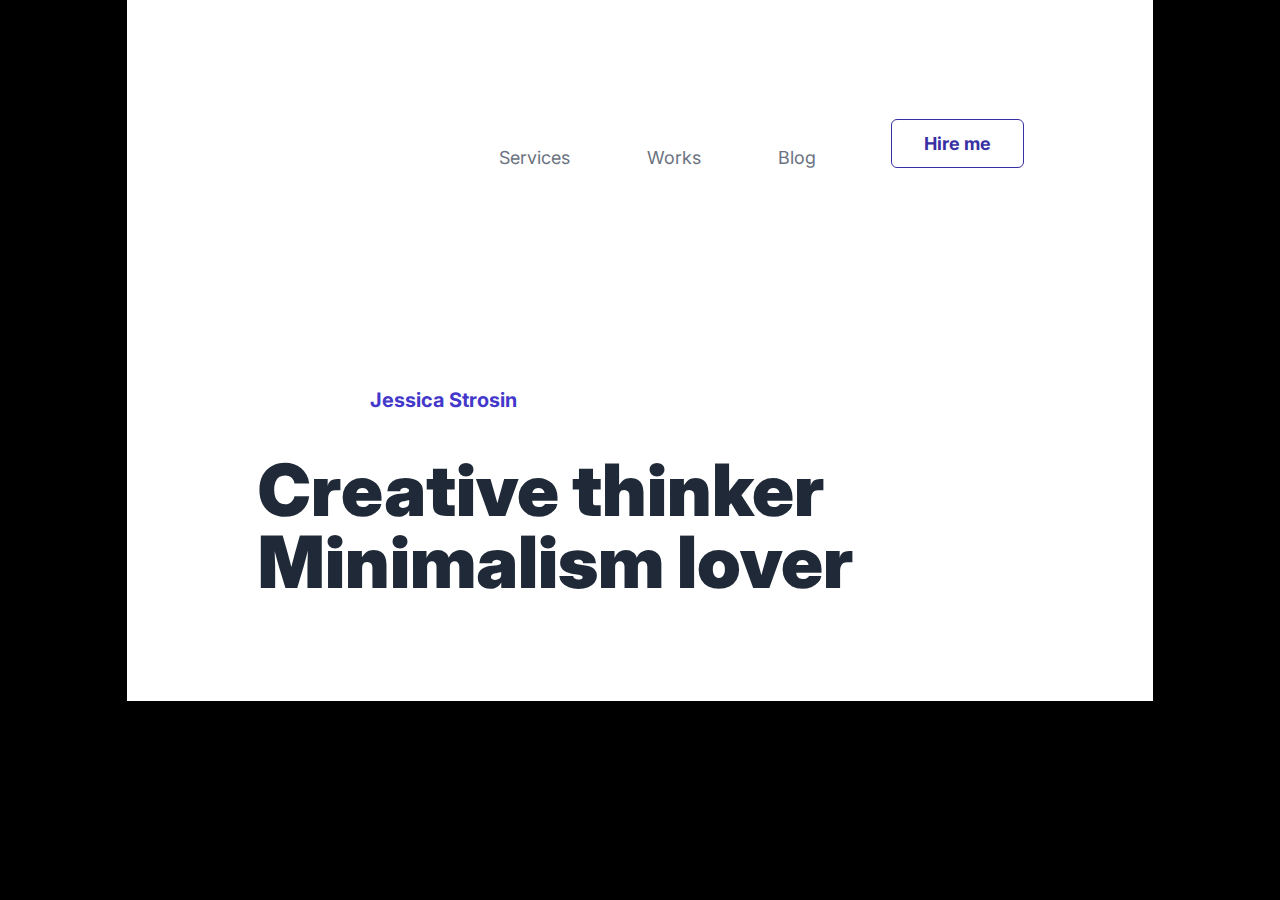
==== page.html @ 87525f12 "changed font initialisation, styles refactoring" ====
<!DOCTYPE html>
<html lang="en">
  <head>
    <meta charset="UTF-8" />
    <meta http-equiv="X-UA-Compatible" content="IE=edge" />
    <meta name="viewport" content="width=device-width, initial-scale=1.0" />
    <link rel="stylesheet" href="/styles/figmaprofile.css" />
    <title>Document</title>
  </head>
  <body>
    <div class="aside">
      <header>
        <nav>
          <a id="serv" href="#">Services</a>
          <a id="works" href="#">Works</a>
          <a id="blog" href="#">Blog</a>
          <a id="hire" href="#"><b> Hire me</b></a>
        </nav>
      </header>
      <main>
        <div class="about">
          <div id="line">
            <!-- TODO: Добавить стрелку через HR и позиционирование для родителя через flex -->
            <p><b>Jessica Strosin</b></p>
          </div>
          <p id="logo">
            Creative thinker <br />
            Minimalism lover
          </p>
        </div>
      </main>
      <footer></footer>
    </div>
  </body>
</html>
---- styles/figmaprofile.css ----
@import url("https://fonts.googleapis.com/css2?family=Inter:wght@400;900&display=swap");

body {
  background-color: black;
  margin: 0;
  font-family: "Inter", sans-serif;
}
.aside {
  margin: 0 auto;
  background-color: white;
  width: 80%;
  display: block;
  border: 1px solid white;
}
header {
  font-size: 18px;
}
nav a {
  color: #6b7280;

  text-decoration: none;
}
#serv {
  margin-right: 77px;
}
#works {
  margin-right: 77px;
}
#blog {
  margin-right: 75px;
}
#hire {
  position: relative;
  color: #3730a3;
  padding: 13px 32px 13px 32px;
  border-radius: 6px;
  border: 1px solid #3730a3;
  transition: all 0.2s;
}

#hire:hover {
  background-color: #3730a3;
  color: white;
}

nav {
  display: flex;
  align-items: flex-end;
  justify-content: flex-end;
  margin-top: 118px;
  margin-right: 128px;
}
.about {
  margin-top: 220px;
  margin-left: 130px;
}
#logo {
  color: #1f2937;
  position: relative;
  left: -112px;
  top: -30px;
  font-style: normal;
  font-weight: 900;
  line-height: 72px;
  font-size: 72px;
}
.about p {
  color: #4338ca;
  margin-left: 112px;
  font-size: 20px;
}
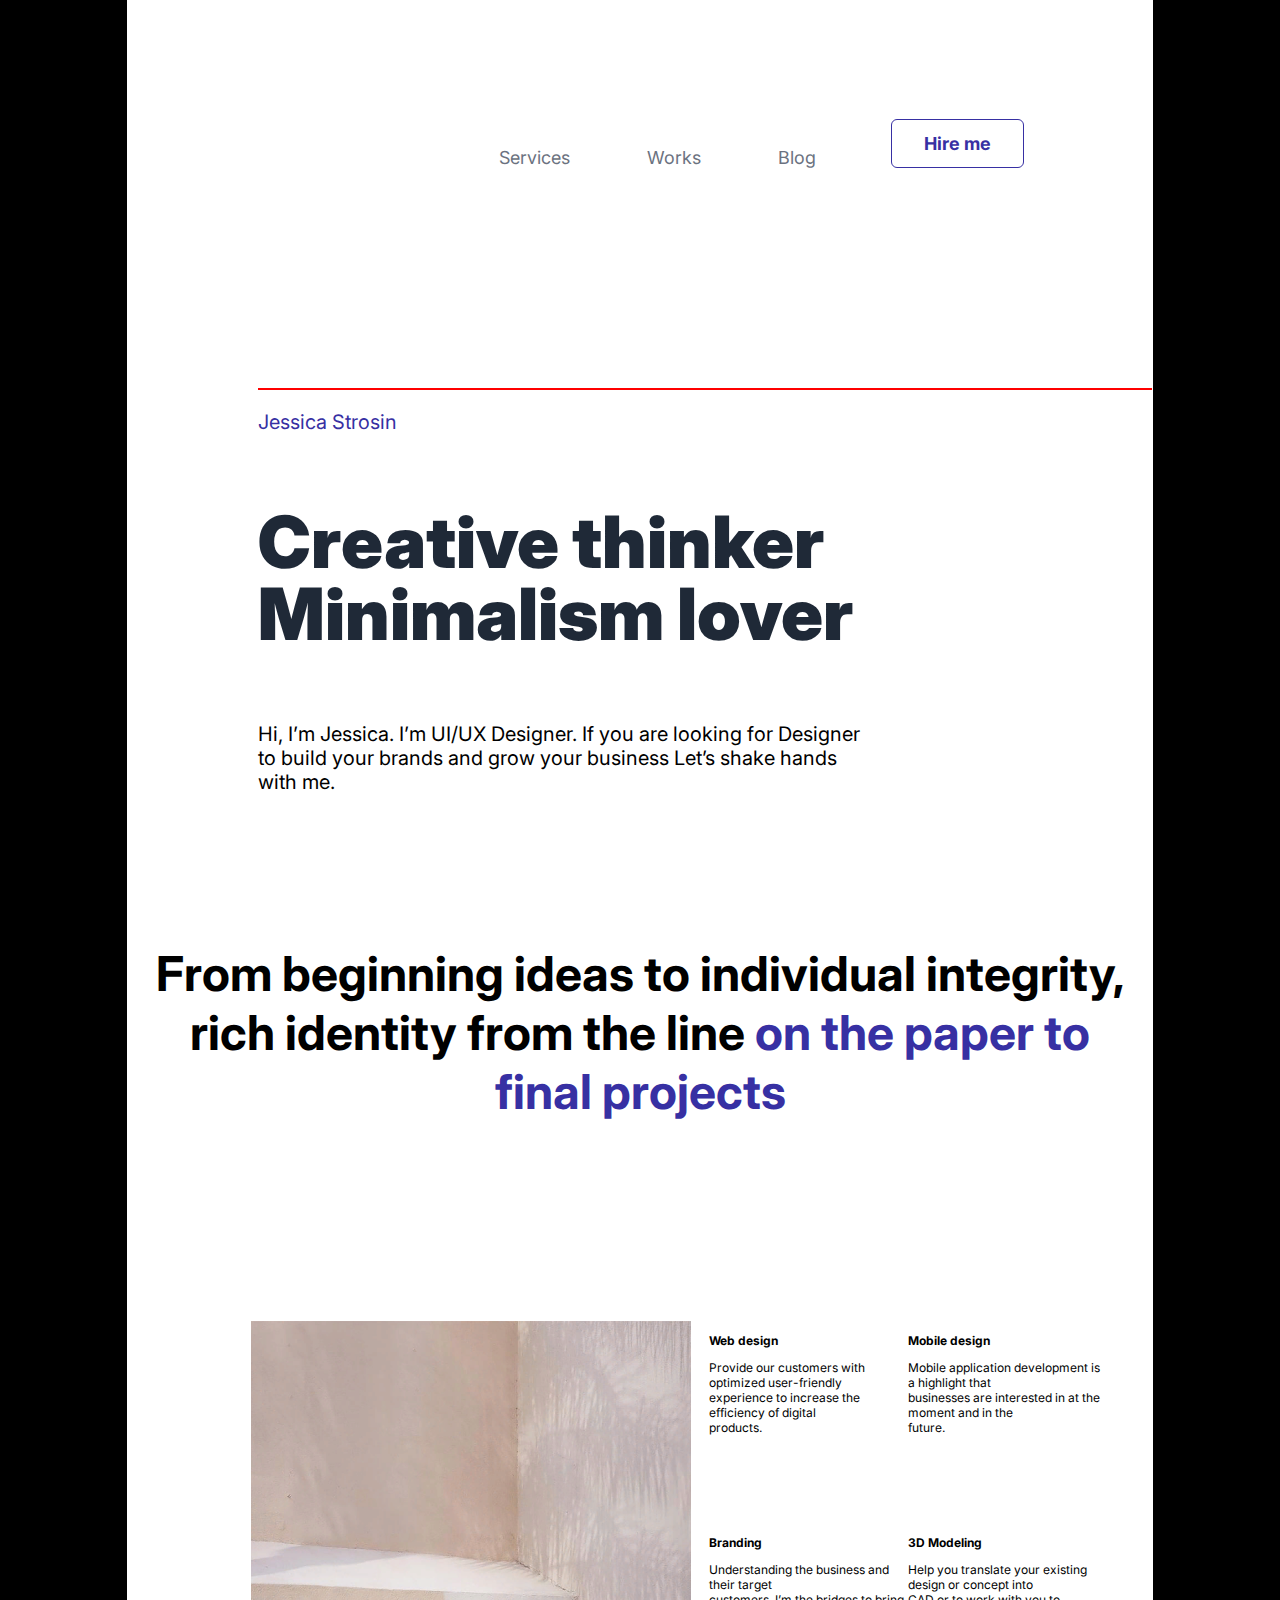
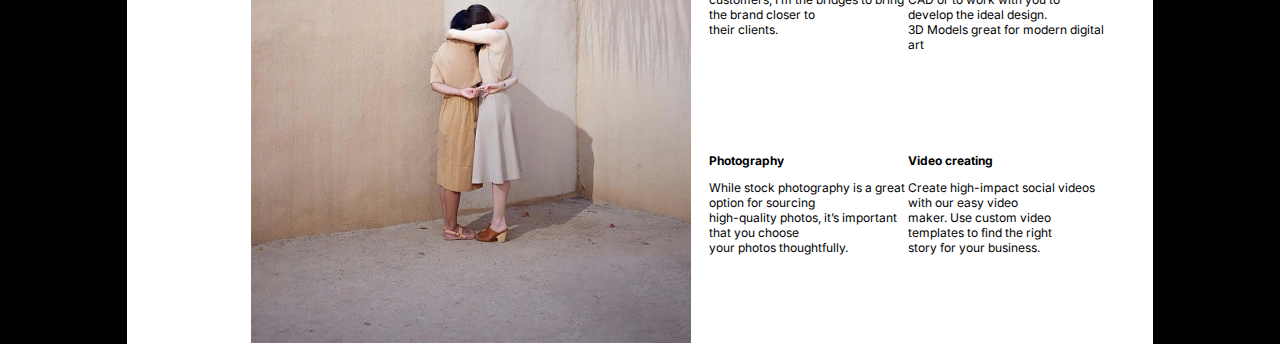
==== commit 4641f340: "add new block" ====
--- a/page.html
+++ b/page.html
@@ -20,13 +20,85 @@
       <main>
         <div class="about">
           <div id="line">
+            <hr />
             <!-- TODO: Добавить стрелку через HR и позиционирование для родителя через flex -->
-            <p><b>Jessica Strosin</b></p>
+            <p id="name">Jessica Strosin</p>
           </div>
           <p id="logo">
             Creative thinker <br />
             Minimalism lover
           </p>
+          <p>
+            Hi, I’m Jessica. I’m UI/UX Designer. If you are looking for Designer
+            <br />
+            to build your brands and grow your business Let’s shake hands <br />
+            with me.
+          </p>
+        </div>
+
+        <p id="title">
+          <b>
+            From beginning ideas to individual integrity, <br />
+            rich identity from the line
+            <span>
+              on the paper to <br />
+              final projects
+            </span>
+          </b>
+        </p>
+        <div class="specification">
+          <img src="/assets/image 11.png" alt="" />
+          <div class="skills">
+            <div>
+              <p><b>Web design</b></p>
+              <p>
+                Provide our customers with optimized user-friendly
+                <br />
+                experience to increase the efficiency of digital <br />
+                products.
+              </p>
+            </div>
+            <div>
+              <p><b>Mobile design</b></p>
+              <p>
+                Mobile application development is a highlight that <br />
+                businesses are interested in at the moment and in the <br />
+                future.
+              </p>
+            </div>
+            <div>
+              <p><b>Branding</b></p>
+              <p>
+                Understanding the business and their target <br />
+                customers, I’m the bridges to bring the brand closer to <br />
+                their clients.
+              </p>
+            </div>
+            <div>
+              <p><b>3D Modeling</b></p>
+              <p>
+                Help you translate your existing design or concept into <br />
+                CAD or to work with you to develop the ideal design. <br />
+                3D Models great for modern digital art
+              </p>
+            </div>
+            <div>
+              <p><b>Photography</b></p>
+              <p>
+                While stock photography is a great option for sourcing <br />
+                high-quality photos, it’s important that you choose <br />
+                your photos thoughtfully.
+              </p>
+            </div>
+            <div>
+              <p><b>Video creating</b></p>
+              <p>
+                Create high-impact social videos with our easy video <br />
+                maker. Use custom video templates to find the right <br />
+                story for your business.
+              </p>
+            </div>
+          </div>
         </div>
       </main>
       <footer></footer>
--- a/styles/figmaprofile.css
+++ b/styles/figmaprofile.css
@@ -54,18 +54,51 @@
   margin-top: 220px;
   margin-left: 130px;
 }
+.about p {
+  color: black;
+  font-size: 20px;
+  
+}
 #logo {
   color: #1f2937;
   position: relative;
-  left: -112px;
-  top: -30px;
   font-style: normal;
   font-weight: 900;
   line-height: 72px;
   font-size: 72px;
 }
-.about p {
-  color: #4338ca;
-  margin-left: 112px;
-  font-size: 20px;
+
+hr{
+  border: 1px solid red;
 }
+#name{
+  color: #3730a3;
+}
+#title{
+  margin-top: 150px;
+  font-size: 48px;
+  text-align: center;
+  margin-bottom: 200px;
+}
+#title span{
+  color: #3730a3;
+}
+.specification{
+  display: flex;
+  margin-left: 12%;
+  flex-direction: row;
+}
+.specification img{
+  margin-right: 2%;
+}
+.skills{
+  display: flex;
+  margin-right: 5%;
+  flex-wrap: wrap;
+  
+}
+.skills div{
+  font-size: 12px;
+  width: 50%;
+  max-height:min-content;
+}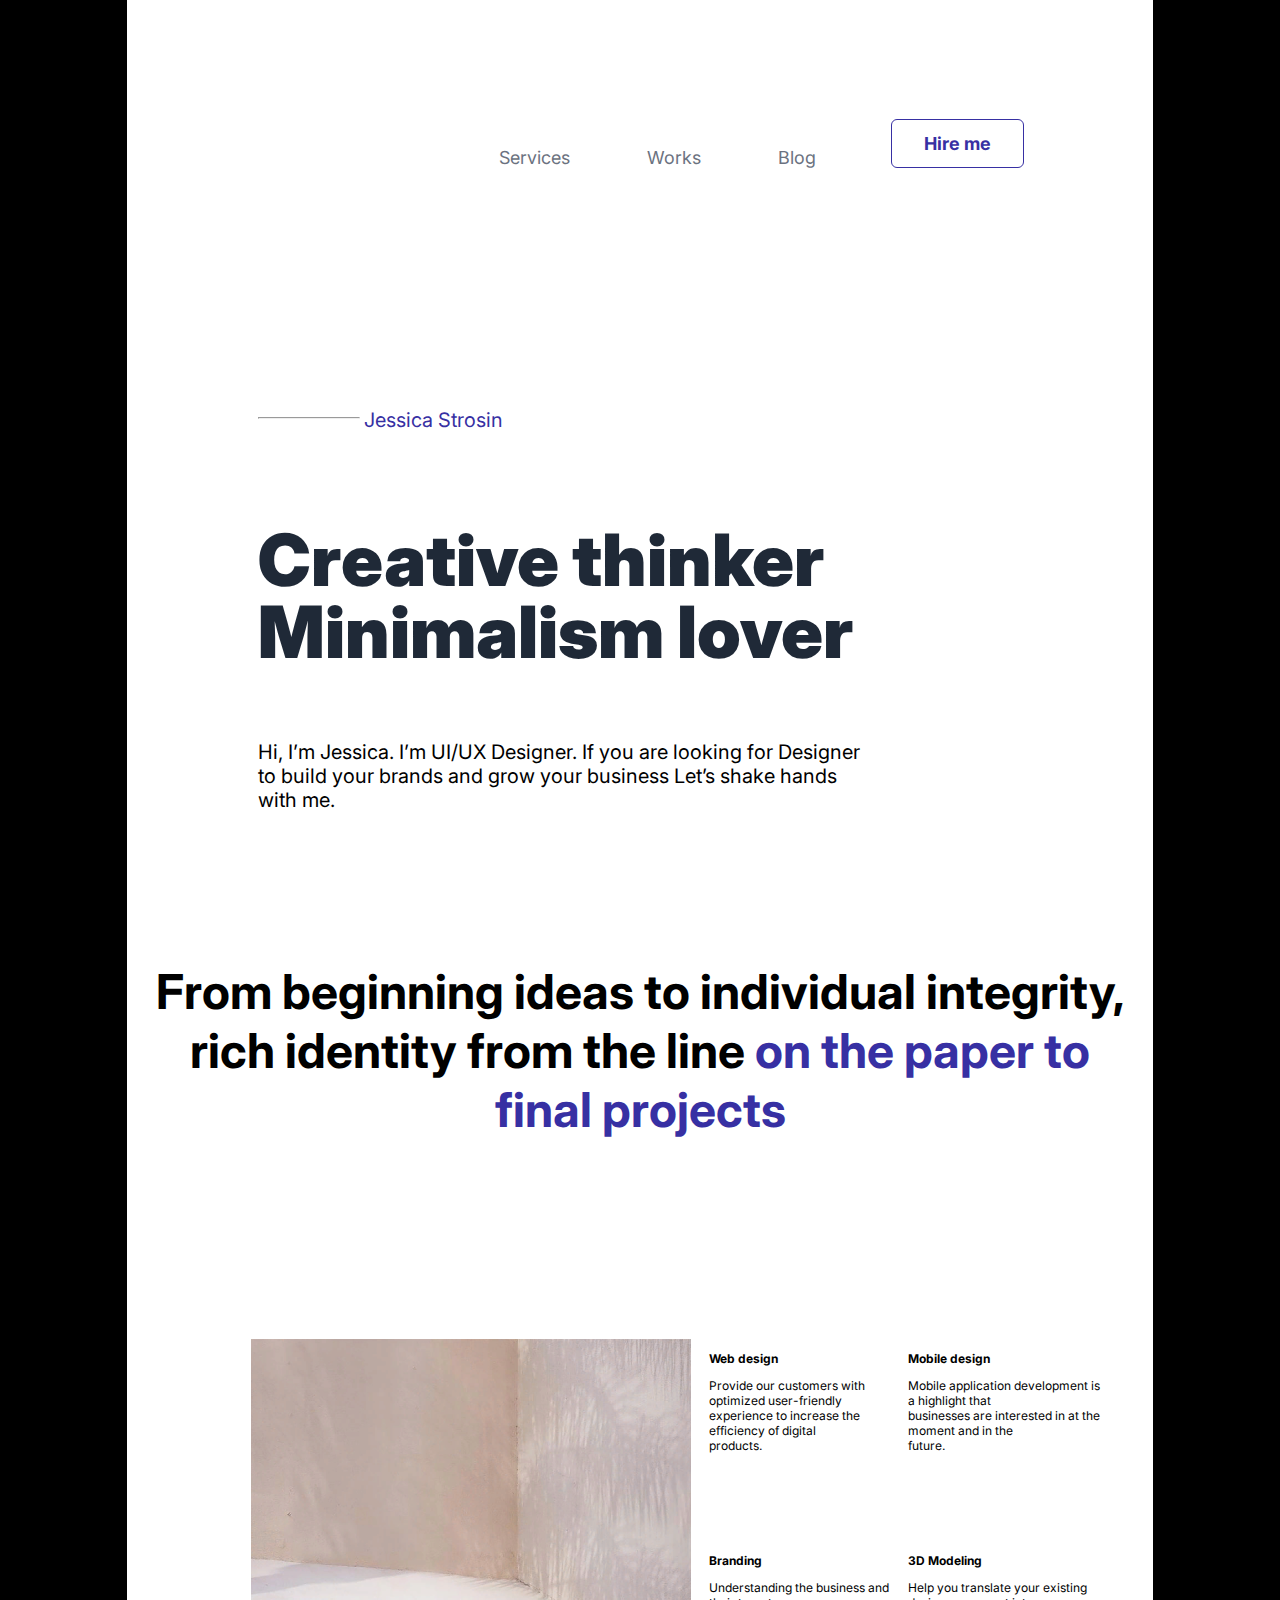
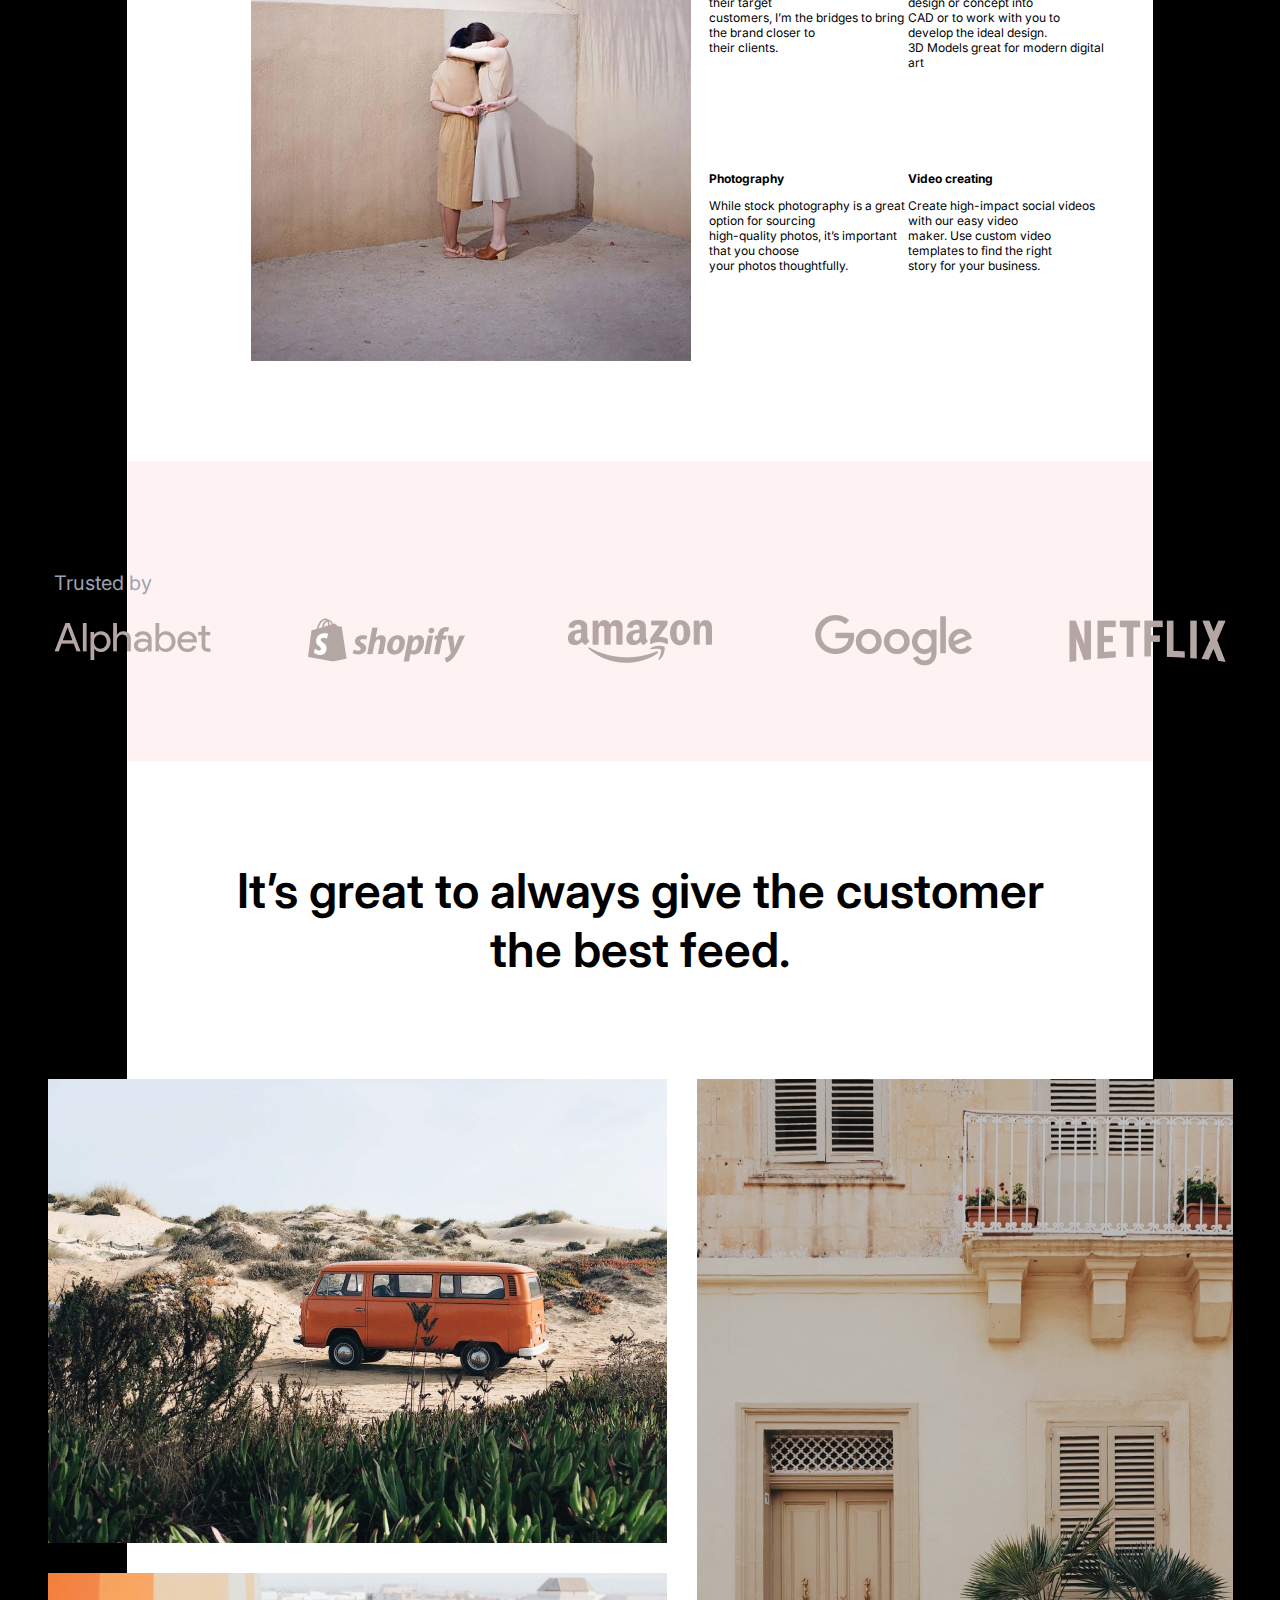
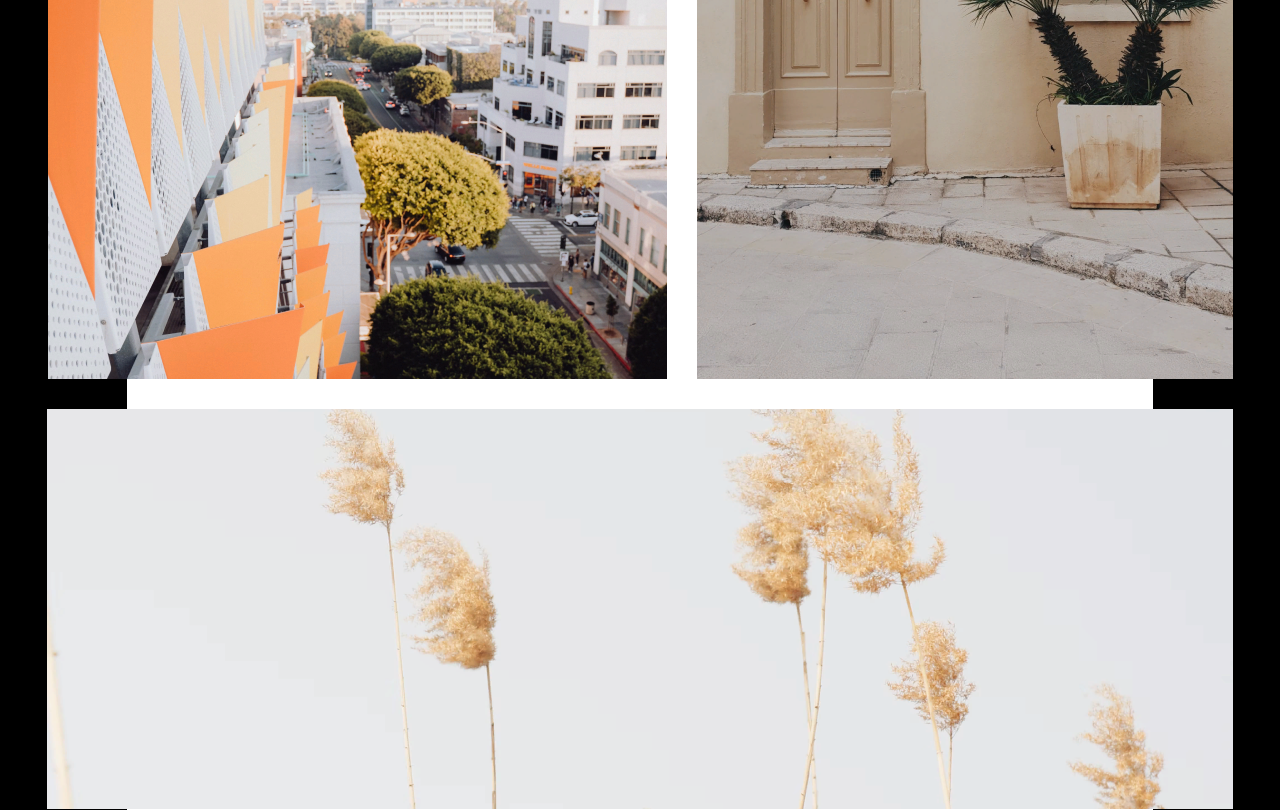
==== commit 7897b19f: "added new blocks, images" ====
--- a/page.html
+++ b/page.html
@@ -100,6 +100,28 @@
             </div>
           </div>
         </div>
+        <div class="trusted">
+          <div>
+            <p>Trusted by</p>
+            <img src="/assets/trusted.png" alt="" />
+          </div>
+        </div>
+        <div class="imgproject">
+          <p>
+            It’s great to always give the customer <br />
+            the best feed.
+          </p>
+          <div id="photos">
+            <div id="row">
+              <div id="column">
+                <img src="/assets/vwt1.png" alt="" />
+                <img src="/assets/street.png" alt="" />
+              </div>
+              <img src="/assets/home.png" alt="" />
+            </div>
+            <img src="/assets/trees.png" alt="" />
+          </div>
+        </div>
       </main>
       <footer></footer>
     </div>
--- a/styles/figmaprofile.css
+++ b/styles/figmaprofile.css
@@ -42,7 +42,13 @@
   background-color: #3730a3;
   color: white;
 }
-
+#line{
+  display: block;
+}
+#line hr{
+  display: inline-block;
+  width: 100px;
+}
 nav {
   display: flex;
   align-items: flex-end;
@@ -67,12 +73,9 @@
   line-height: 72px;
   font-size: 72px;
 }
-
-hr{
-  border: 1px solid red;
-}
 #name{
   color: #3730a3;
+  display: inline-block;
 }
 #title{
   margin-top: 150px;
@@ -101,4 +104,39 @@
   font-size: 12px;
   width: 50%;
   max-height:min-content;
+}
+.trusted{
+  display: flex;
+  flex-direction: column;
+  align-items: center;
+  justify-content: center;
+  margin-top: 100px;
+  margin-bottom: 100px;
+  background-color: #FEF2F2;
+  color: #9CA3AF;
+  font-size: 20px;
+  height: 300px;
+}
+.imgproject p{
+  margin-bottom: 100px;
+  text-align: center;
+  font-size: 48px;
+  font-weight: 600;
+}
+#photos{
+  display: flex;
+  justify-content: center;
+  align-items: center;
+  flex-direction: column;
+}
+#row{
+  margin-bottom: 30px;
+  display: flex;
+  flex-direction: row;
+}
+#column{
+  margin-right: 30px;
+  justify-content: space-between;
+  display: flex;
+  flex-direction: column;
 }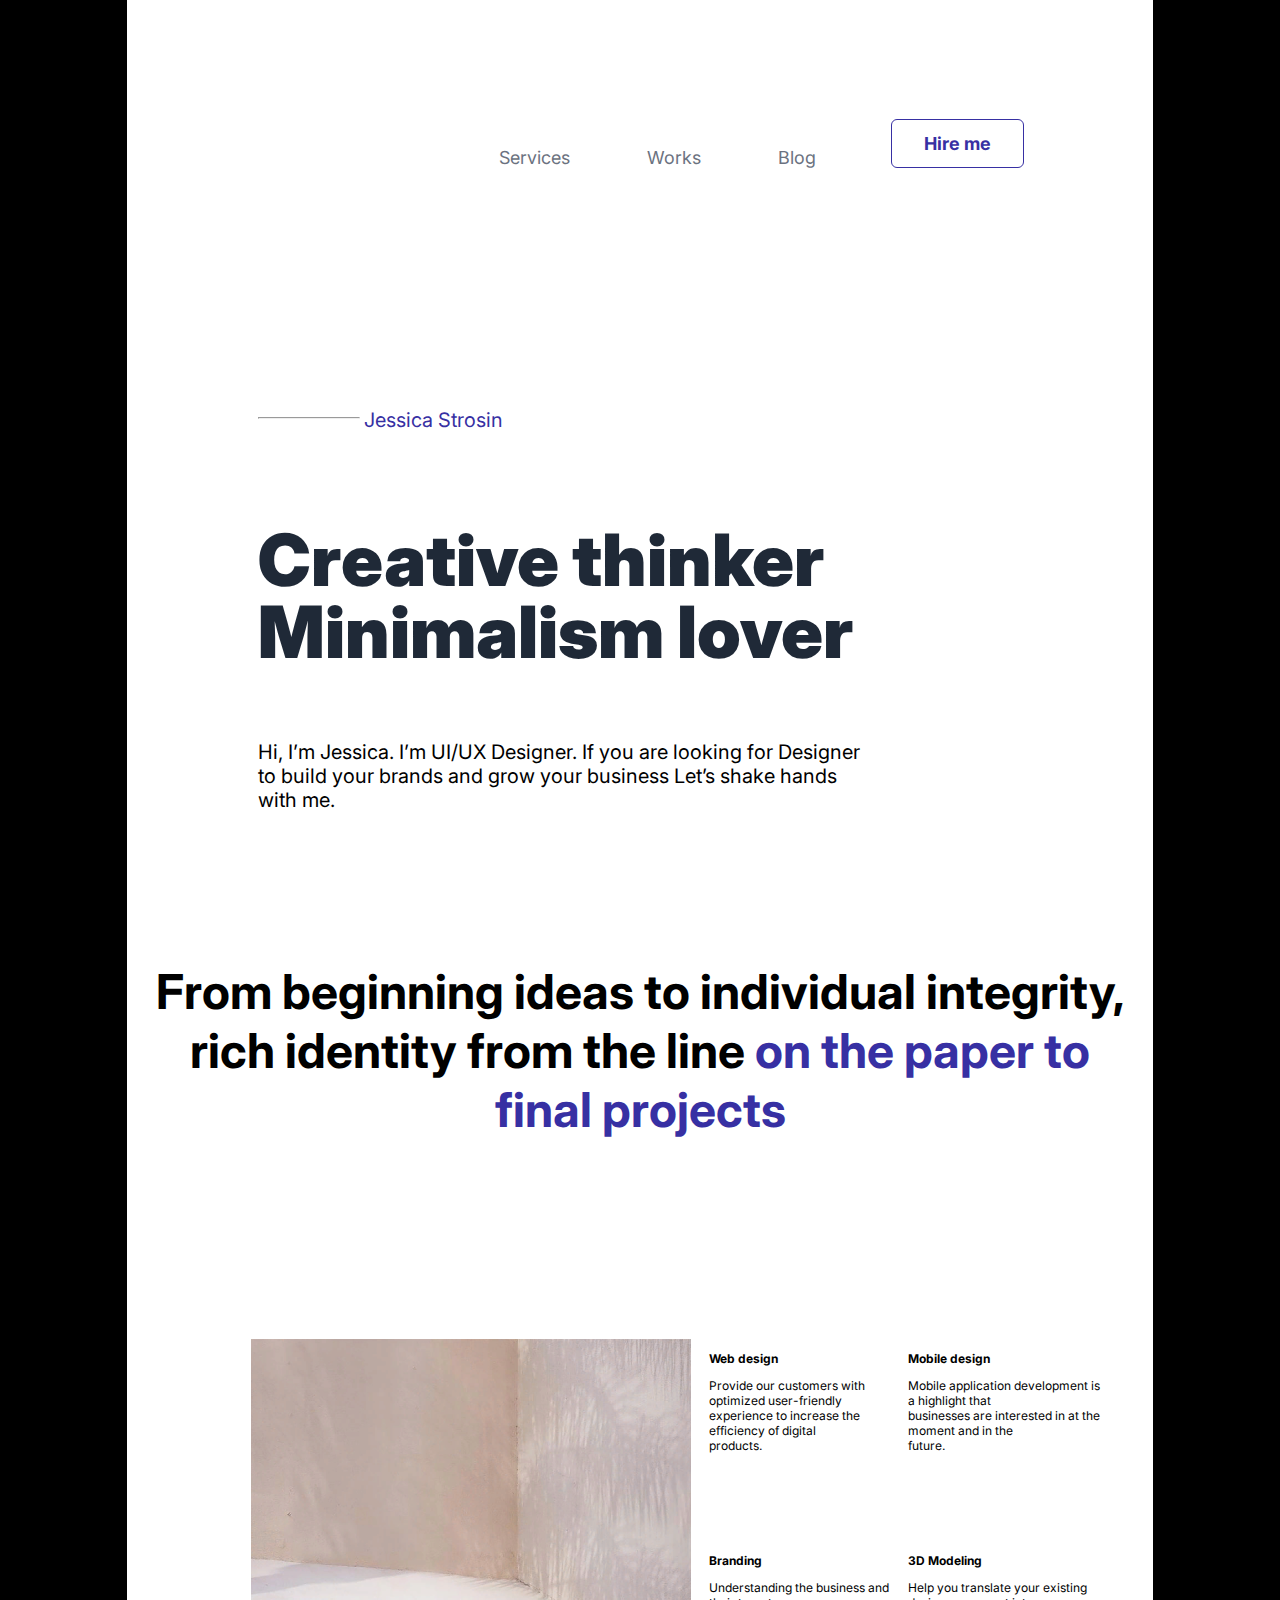
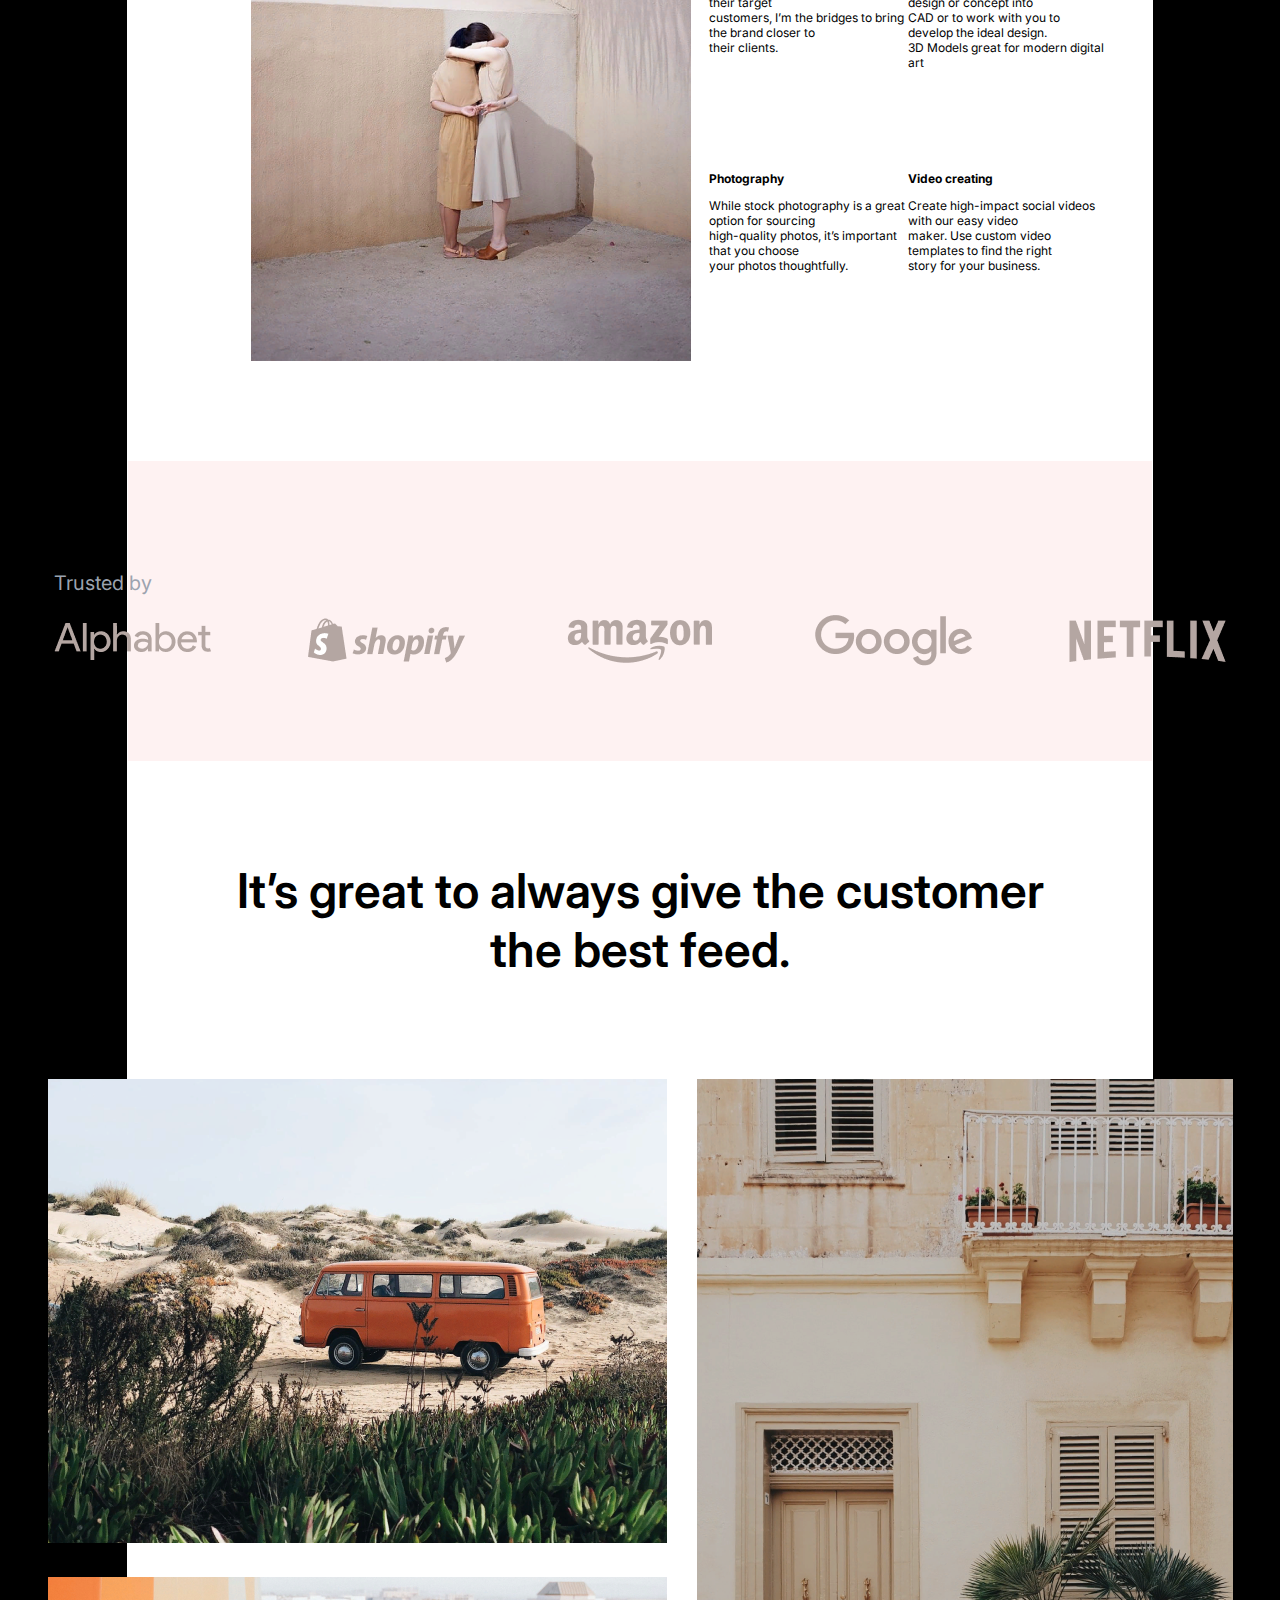
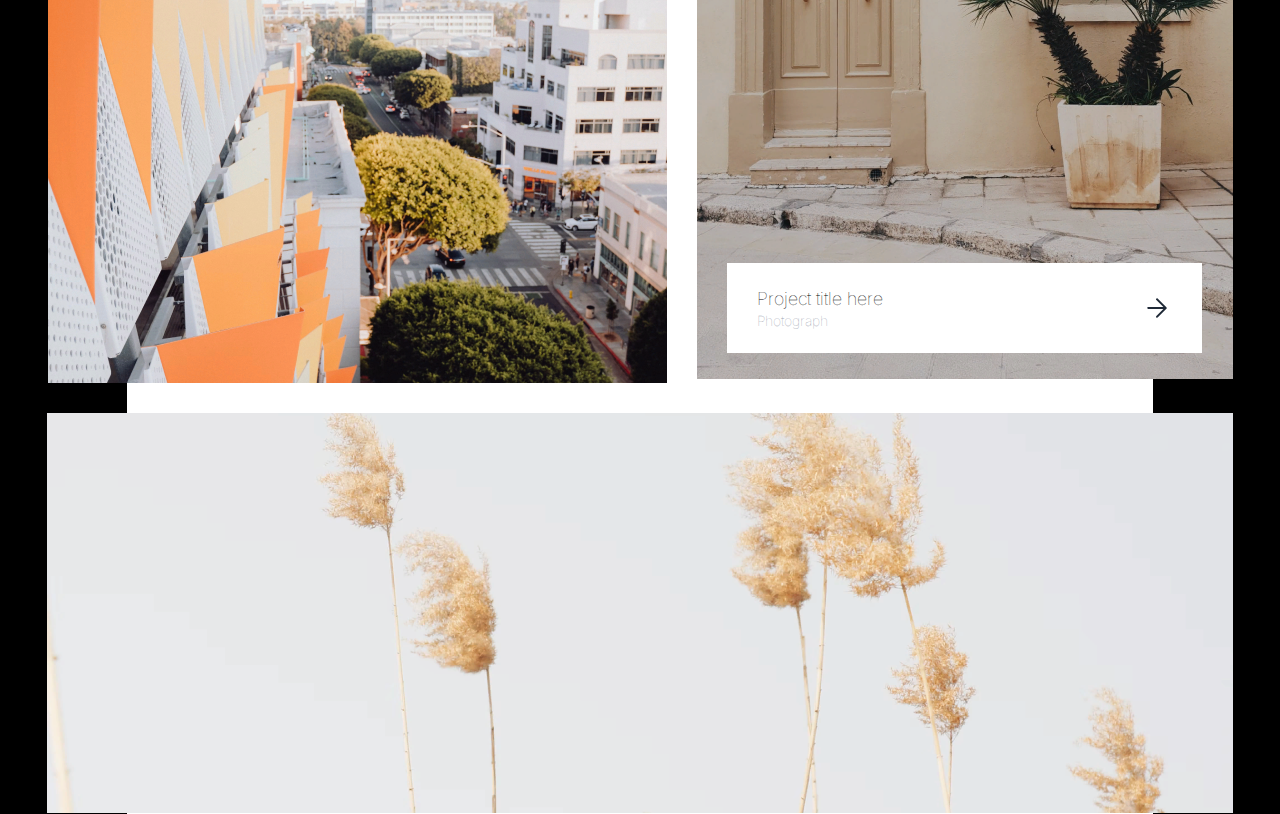
==== commit 00010d6b: "added text above image" ====
--- a/page.html
+++ b/page.html
@@ -117,7 +117,13 @@
                 <img src="/assets/vwt1.png" alt="" />
                 <img src="/assets/street.png" alt="" />
               </div>
-              <img src="/assets/home.png" alt="" />
+              <div id="imgunder">
+                <img src="/assets/home.png" alt="" />
+                <div id="projectlink">
+                  <p>Project title here <br /><span> Photograph</span></p>
+                  <img src="/assets/arrow-right.png" alt="" />
+                </div>
+              </div>
             </div>
             <img src="/assets/trees.png" alt="" />
           </div>
--- a/styles/figmaprofile.css
+++ b/styles/figmaprofile.css
@@ -139,4 +139,34 @@
   justify-content: space-between;
   display: flex;
   flex-direction: column;
+}
+#projectlink{
+
+  height: 10%;
+  width: 475px;
+  bottom: 30px;
+  left: 30px;
+  position: absolute;
+  background-color: white;
+}
+.imgproject #projectlink p{
+  font-weight: 100;
+  font-size: 18px;
+  text-align: start;
+  margin-left: 30px;
+  margin-top: 25px;
+}
+.imgproject #projectlink p span{
+  font-size: 14px;
+  color: #9CA3AF;
+}
+#projectlink img{
+  position: absolute;
+  display: inline-block;
+  bottom: 30px;
+  right: 30px;
+
+}
+#imgunder{
+  position: relative;
 }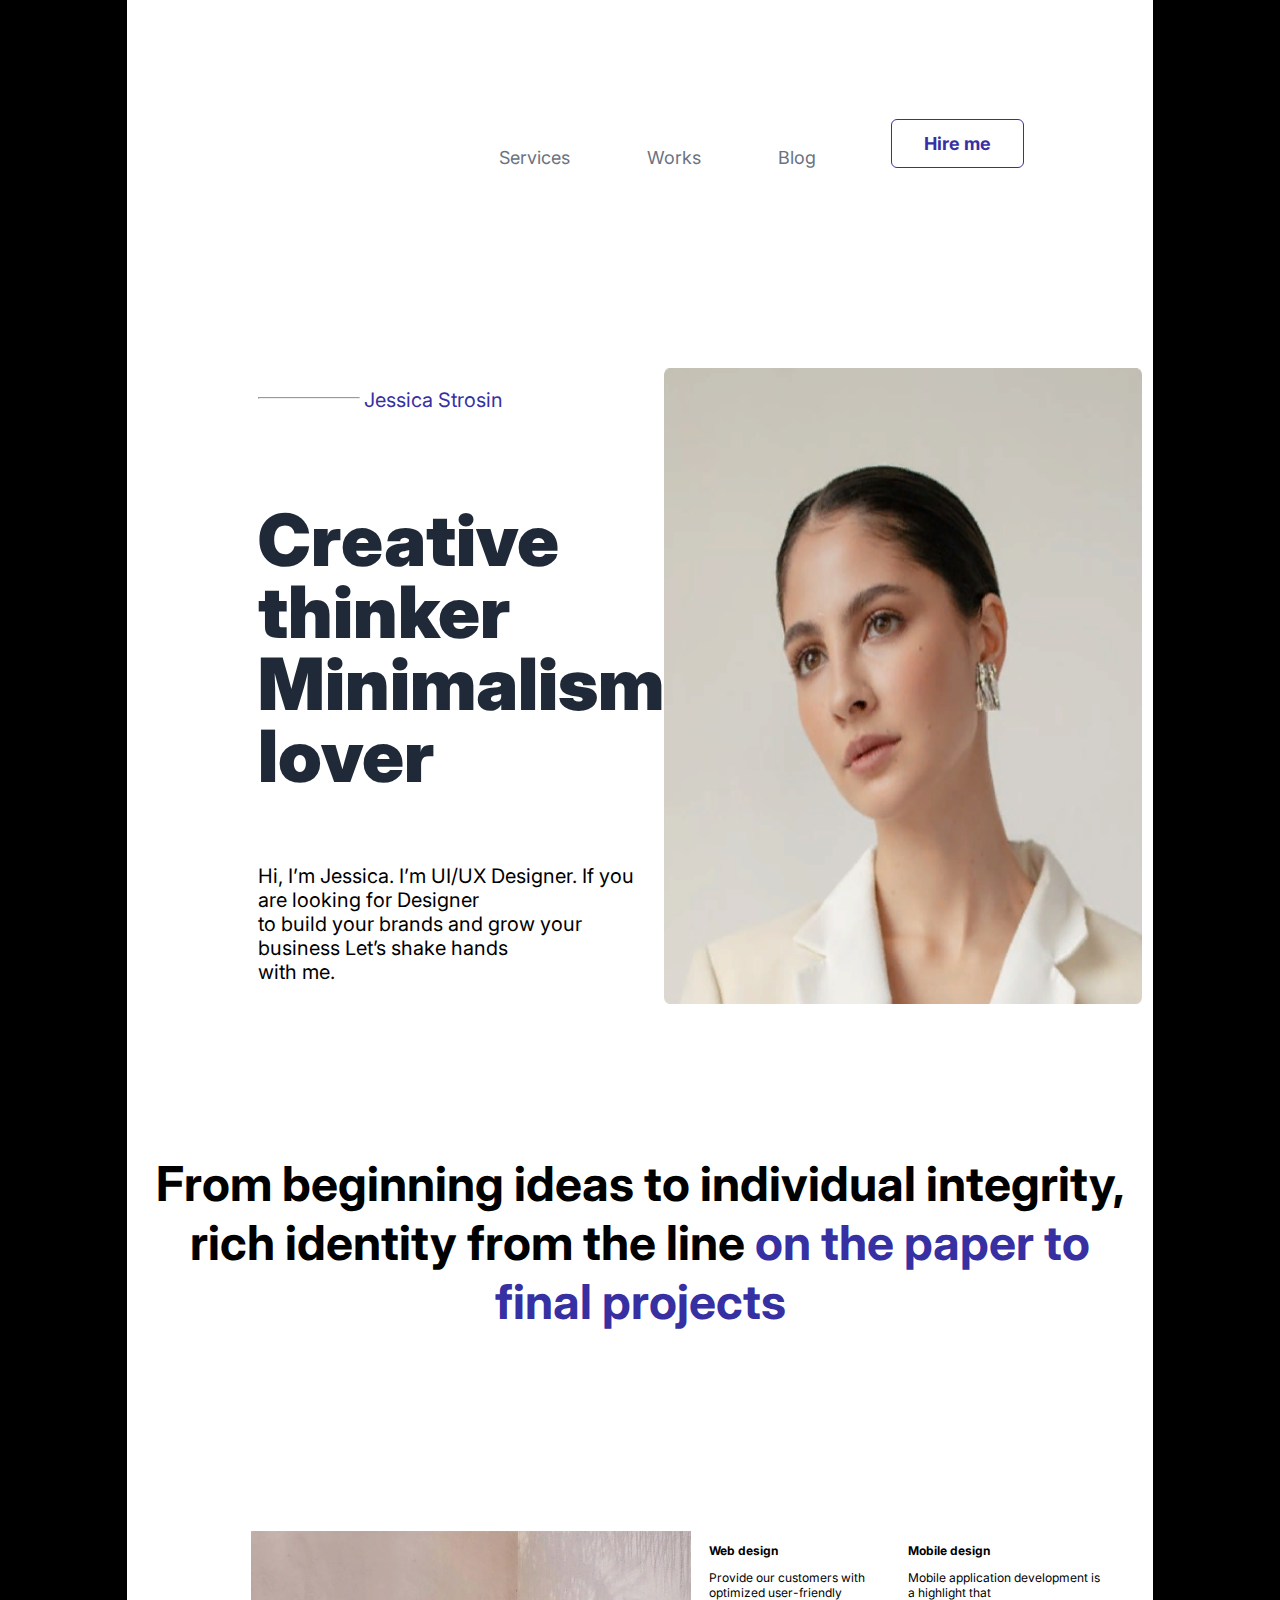
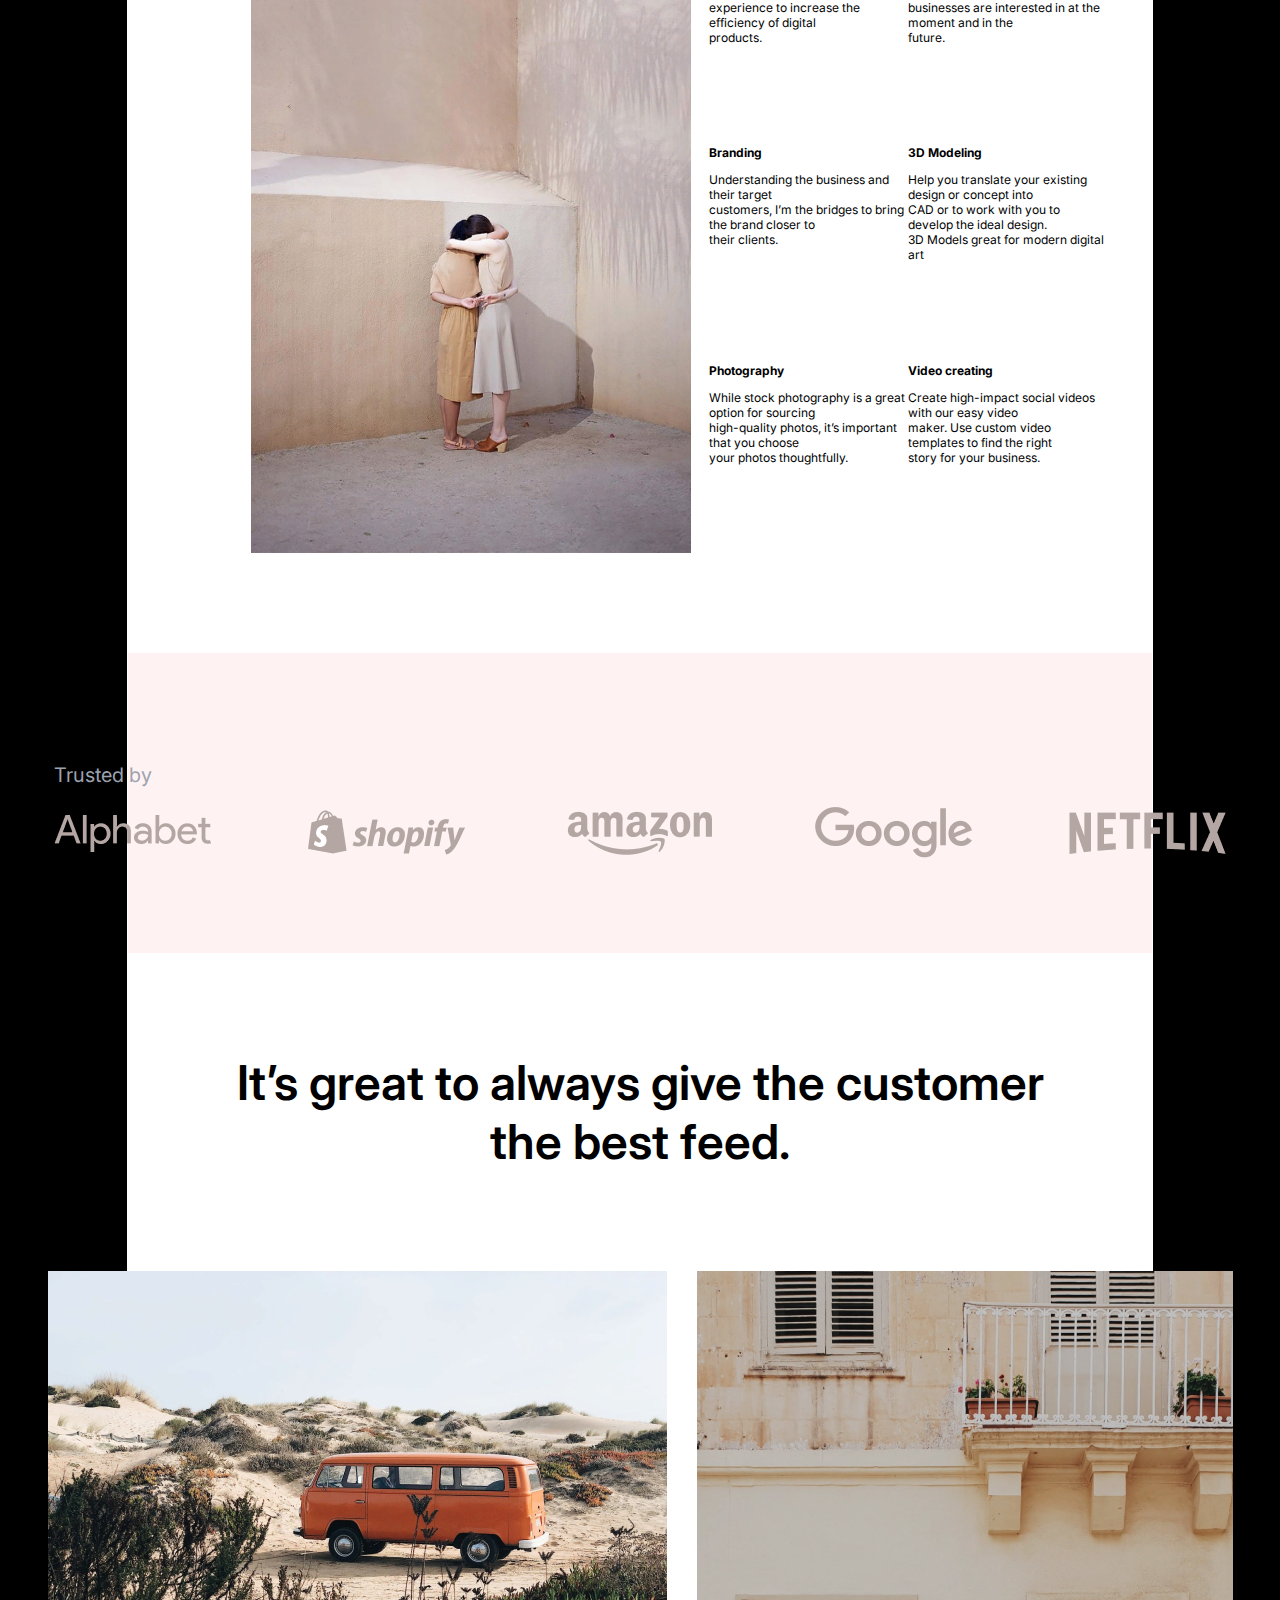
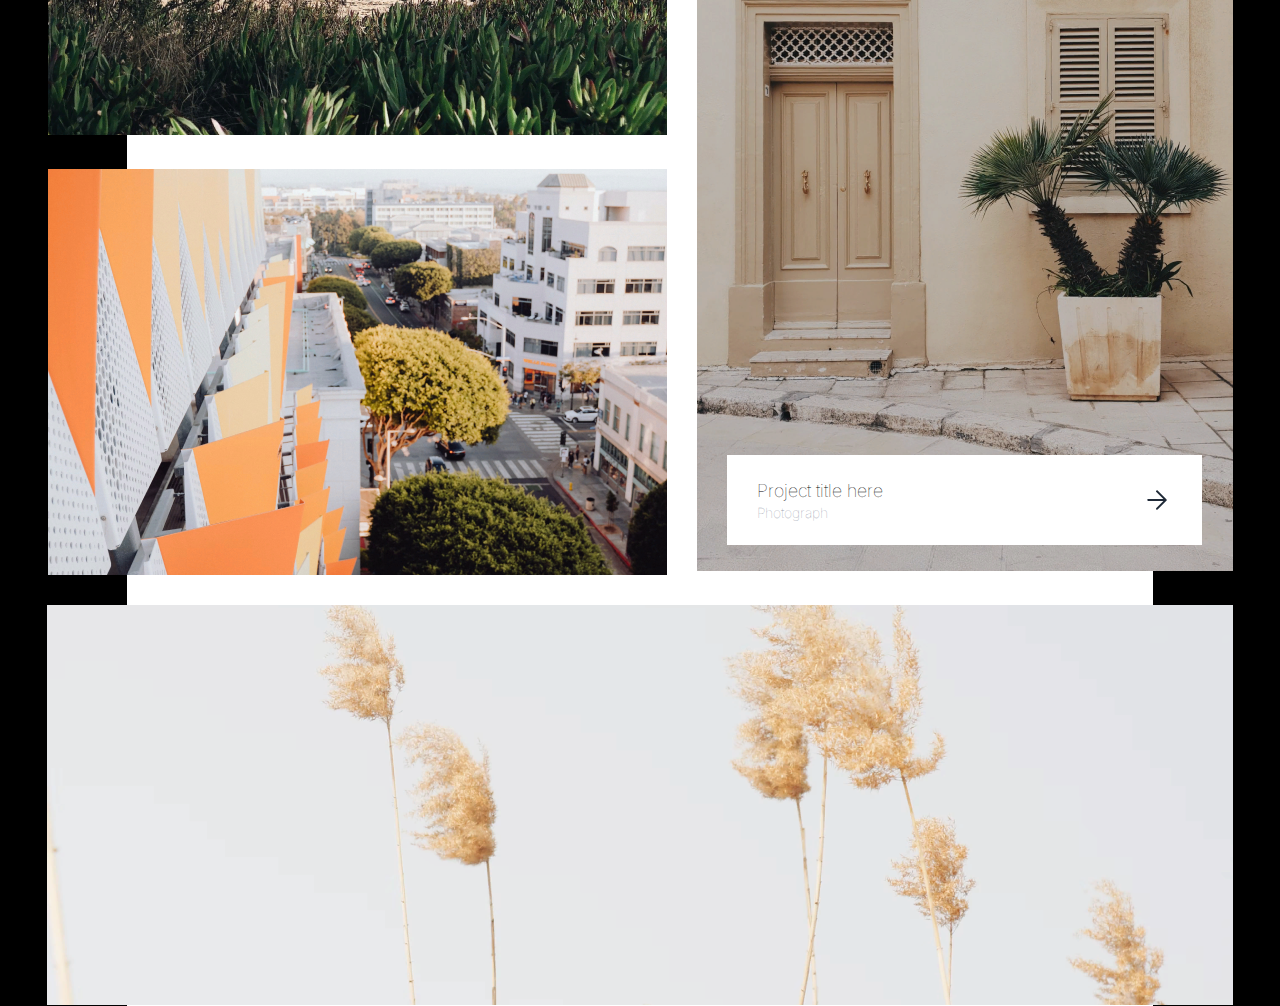
==== commit 301806ca: "added face image, redesign block about" ====
--- a/page.html
+++ b/page.html
@@ -18,22 +18,27 @@
         </nav>
       </header>
       <main>
-        <div class="about">
-          <div id="line">
-            <hr />
-            <!-- TODO: Добавить стрелку через HR и позиционирование для родителя через flex -->
-            <p id="name">Jessica Strosin</p>
+        <div id="profile">
+          <div class="about">
+            <div id="line">
+              <hr />
+              <!-- TODO: Добавить стрелку через HR и позиционирование для родителя через flex -->
+              <p id="name">Jessica Strosin</p>
+            </div>
+            <p id="logo">
+              Creative thinker <br />
+              Minimalism lover
+            </p>
+            <p>
+              Hi, I’m Jessica. I’m UI/UX Designer. If you are looking for
+              Designer
+              <br />
+              to build your brands and grow your business Let’s shake hands
+              <br />
+              with me.
+            </p>
           </div>
-          <p id="logo">
-            Creative thinker <br />
-            Minimalism lover
-          </p>
-          <p>
-            Hi, I’m Jessica. I’m UI/UX Designer. If you are looking for Designer
-            <br />
-            to build your brands and grow your business Let’s shake hands <br />
-            with me.
-          </p>
+          <img src="/assets/facef.png" alt="" />
         </div>
 
         <p id="title">
@@ -128,6 +133,11 @@
             <img src="/assets/trees.png" alt="" />
           </div>
         </div>
+        <div id="planning">
+          <div></div>
+          <div></div>
+          <div></div>
+        </div>
       </main>
       <footer></footer>
     </div>
--- a/styles/figmaprofile.css
+++ b/styles/figmaprofile.css
@@ -11,6 +11,14 @@
   width: 80%;
   display: block;
   border: 1px solid white;
+}
+#profile {
+  display: flex;
+  margin-top: 200px;
+  justify-content: space-between;
+}
+#profile img {
+  margin-right: 100px;
 }
 header {
   font-size: 18px;
@@ -42,10 +50,10 @@
   background-color: #3730a3;
   color: white;
 }
-#line{
+#line {
   display: block;
 }
-#line hr{
+#line hr {
   display: inline-block;
   width: 100px;
 }
@@ -57,13 +65,11 @@
   margin-right: 128px;
 }
 .about {
-  margin-top: 220px;
   margin-left: 130px;
 }
 .about p {
   color: black;
   font-size: 20px;
-  
 }
 #logo {
   color: #1f2937;
@@ -73,75 +79,73 @@
   line-height: 72px;
   font-size: 72px;
 }
-#name{
+#name {
   color: #3730a3;
   display: inline-block;
 }
-#title{
+#title {
   margin-top: 150px;
   font-size: 48px;
   text-align: center;
   margin-bottom: 200px;
 }
-#title span{
+#title span {
   color: #3730a3;
 }
-.specification{
+.specification {
   display: flex;
   margin-left: 12%;
   flex-direction: row;
 }
-.specification img{
+.specification img {
   margin-right: 2%;
 }
-.skills{
+.skills {
   display: flex;
   margin-right: 5%;
   flex-wrap: wrap;
-  
 }
-.skills div{
+.skills div {
   font-size: 12px;
   width: 50%;
-  max-height:min-content;
+  max-height: min-content;
 }
-.trusted{
+.trusted {
   display: flex;
   flex-direction: column;
   align-items: center;
   justify-content: center;
   margin-top: 100px;
   margin-bottom: 100px;
-  background-color: #FEF2F2;
-  color: #9CA3AF;
+  background-color: #fef2f2;
+  color: #9ca3af;
   font-size: 20px;
   height: 300px;
 }
-.imgproject p{
+.imgproject p {
   margin-bottom: 100px;
   text-align: center;
   font-size: 48px;
   font-weight: 600;
 }
-#photos{
+#photos {
   display: flex;
   justify-content: center;
   align-items: center;
   flex-direction: column;
 }
-#row{
+#row {
   margin-bottom: 30px;
   display: flex;
   flex-direction: row;
 }
-#column{
+#column {
   margin-right: 30px;
   justify-content: space-between;
   display: flex;
   flex-direction: column;
 }
-#projectlink{
-
+#projectlink {
   height: 10%;
   width: 475px;
   bottom: 30px;
@@ -149,24 +153,23 @@
   position: absolute;
   background-color: white;
 }
-.imgproject #projectlink p{
+.imgproject #projectlink p {
   font-weight: 100;
   font-size: 18px;
   text-align: start;
   margin-left: 30px;
   margin-top: 25px;
 }
-.imgproject #projectlink p span{
+.imgproject #projectlink p span {
   font-size: 14px;
-  color: #9CA3AF;
+  color: #9ca3af;
 }
-#projectlink img{
+#projectlink img {
   position: absolute;
   display: inline-block;
   bottom: 30px;
   right: 30px;
-
 }
-#imgunder{
+#imgunder {
   position: relative;
-}+}
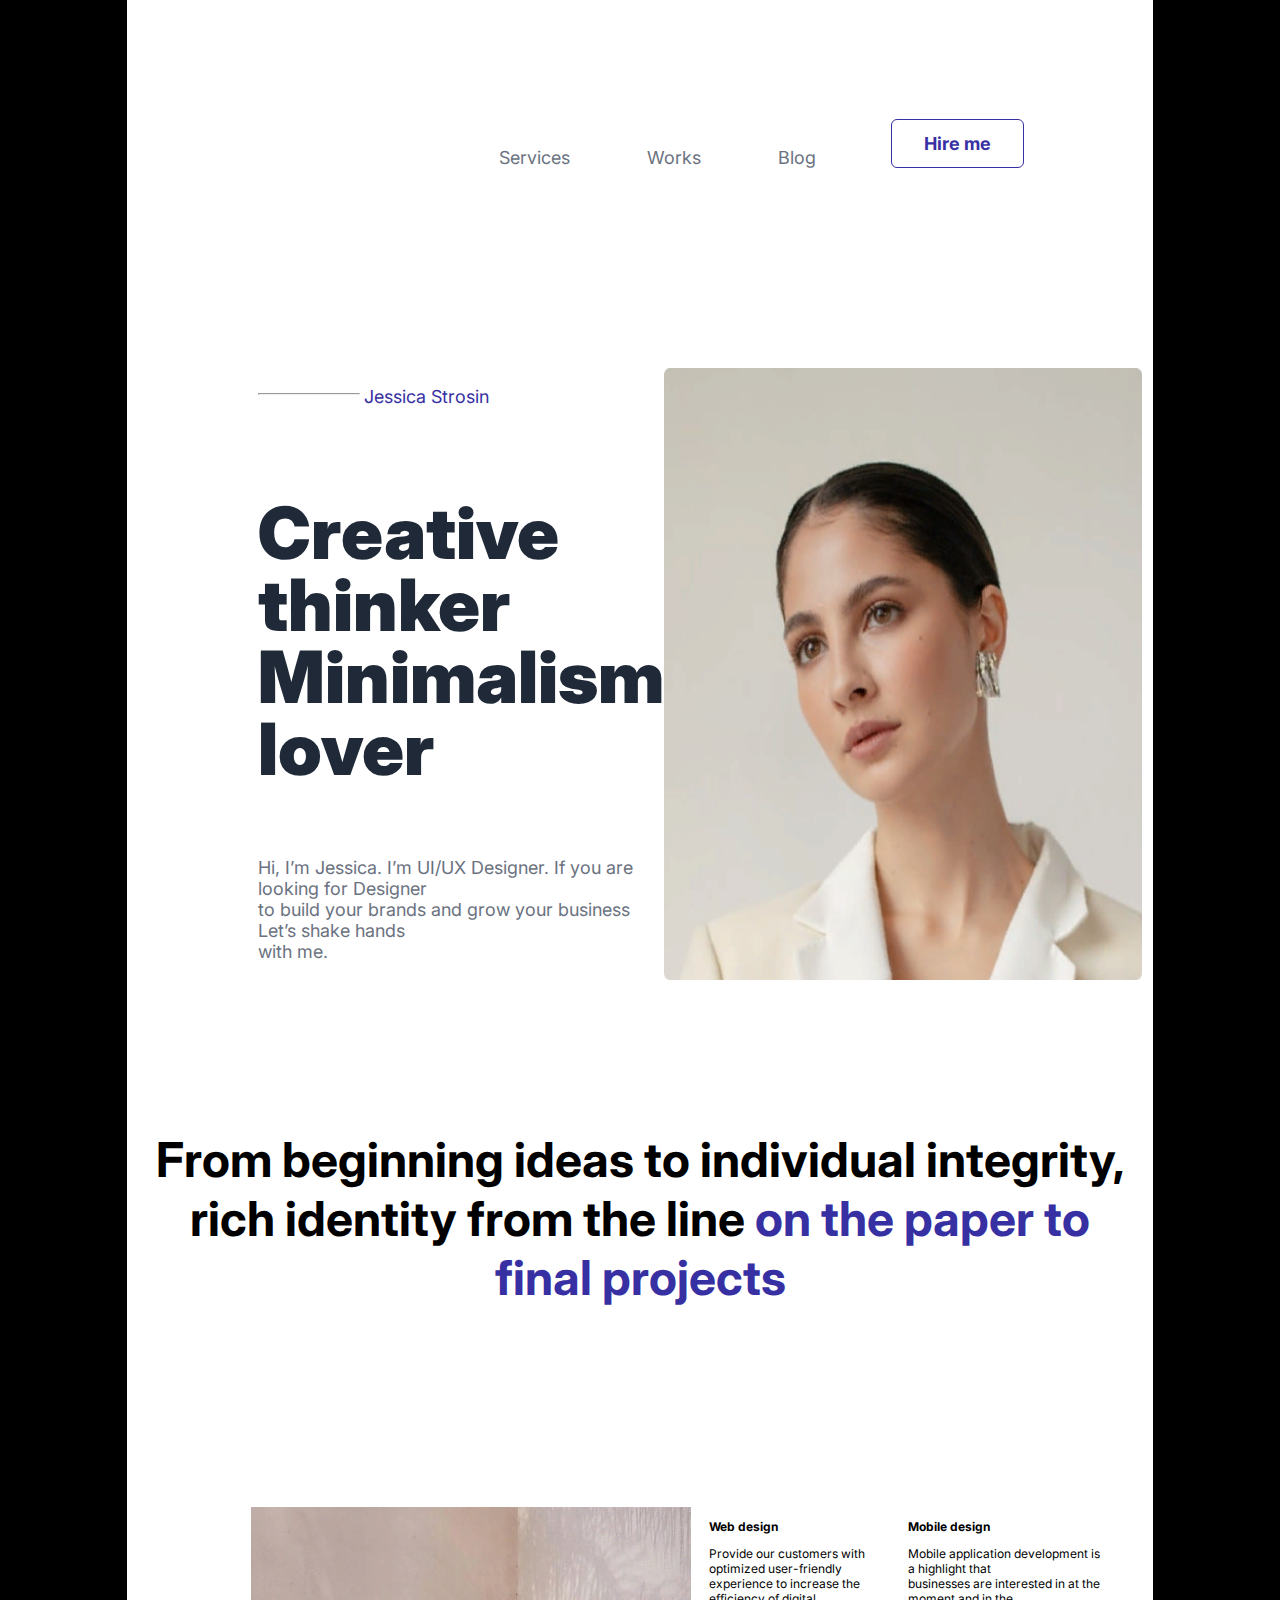
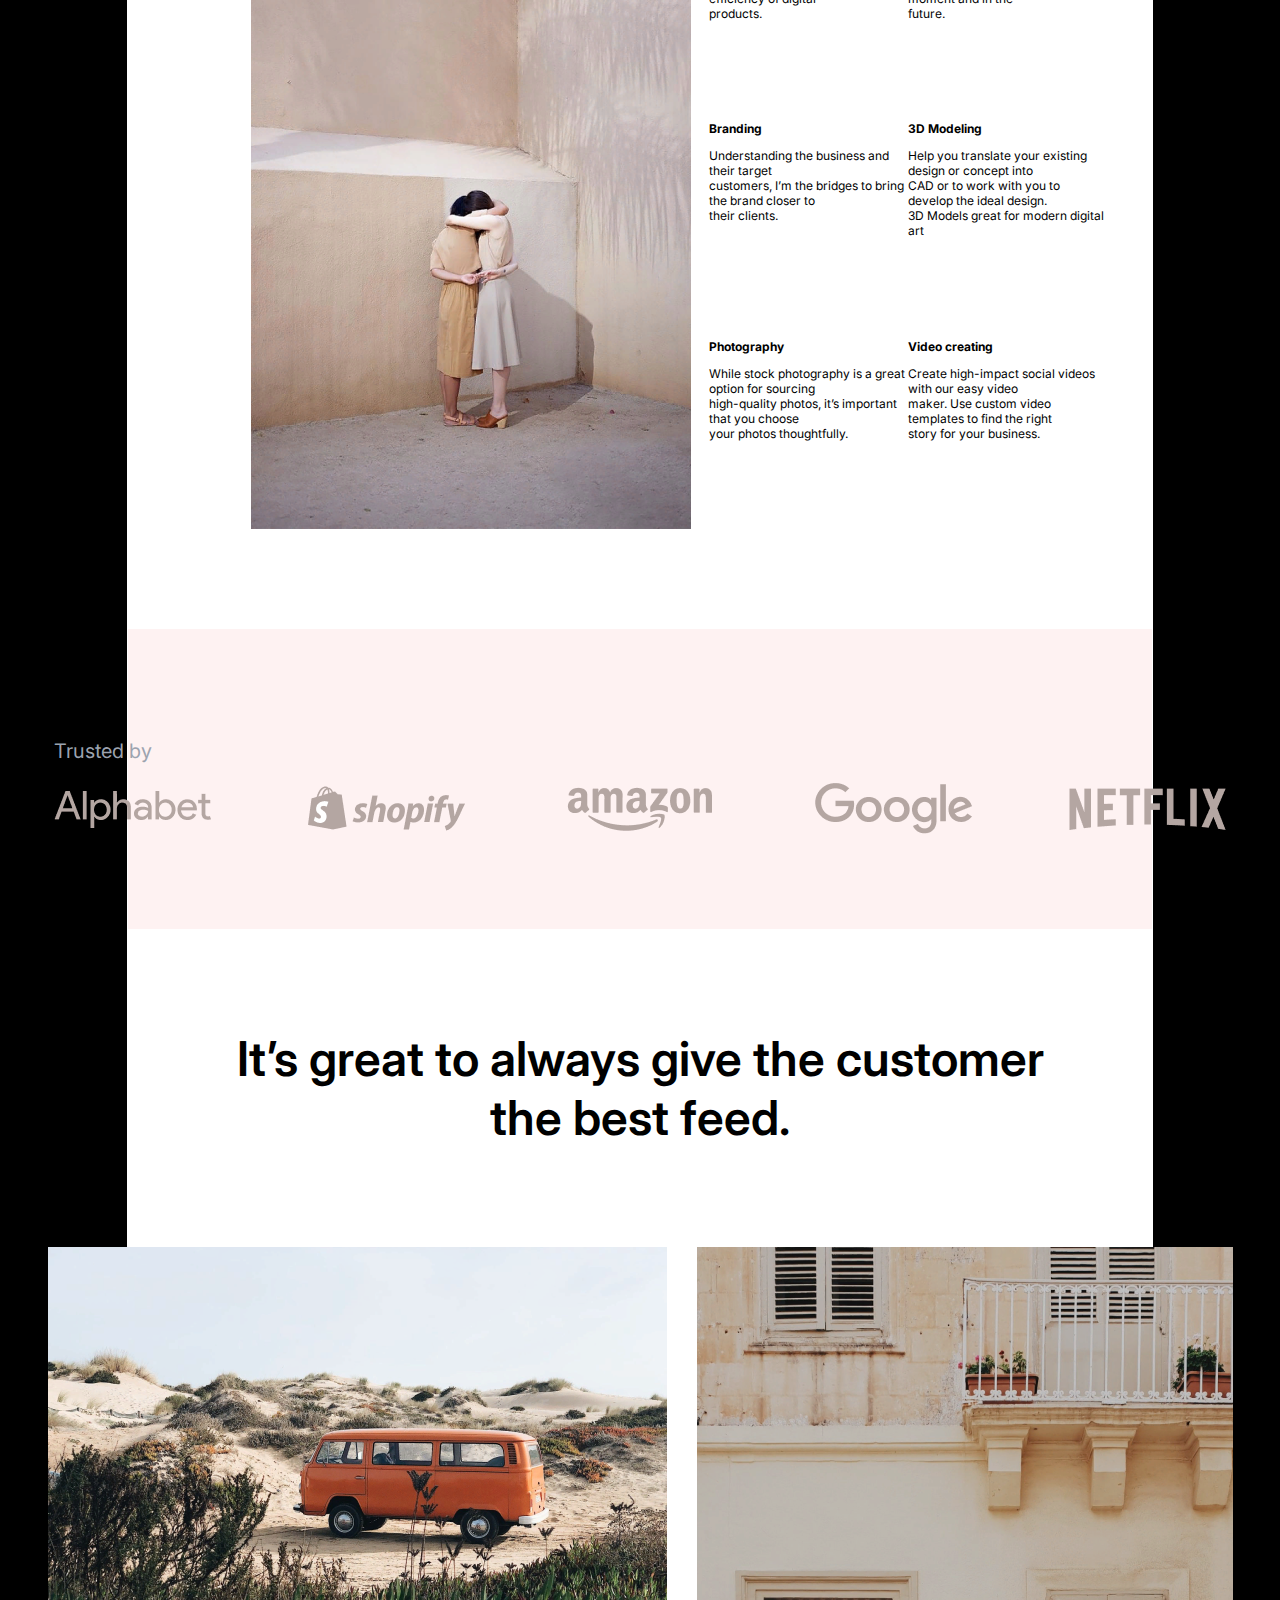
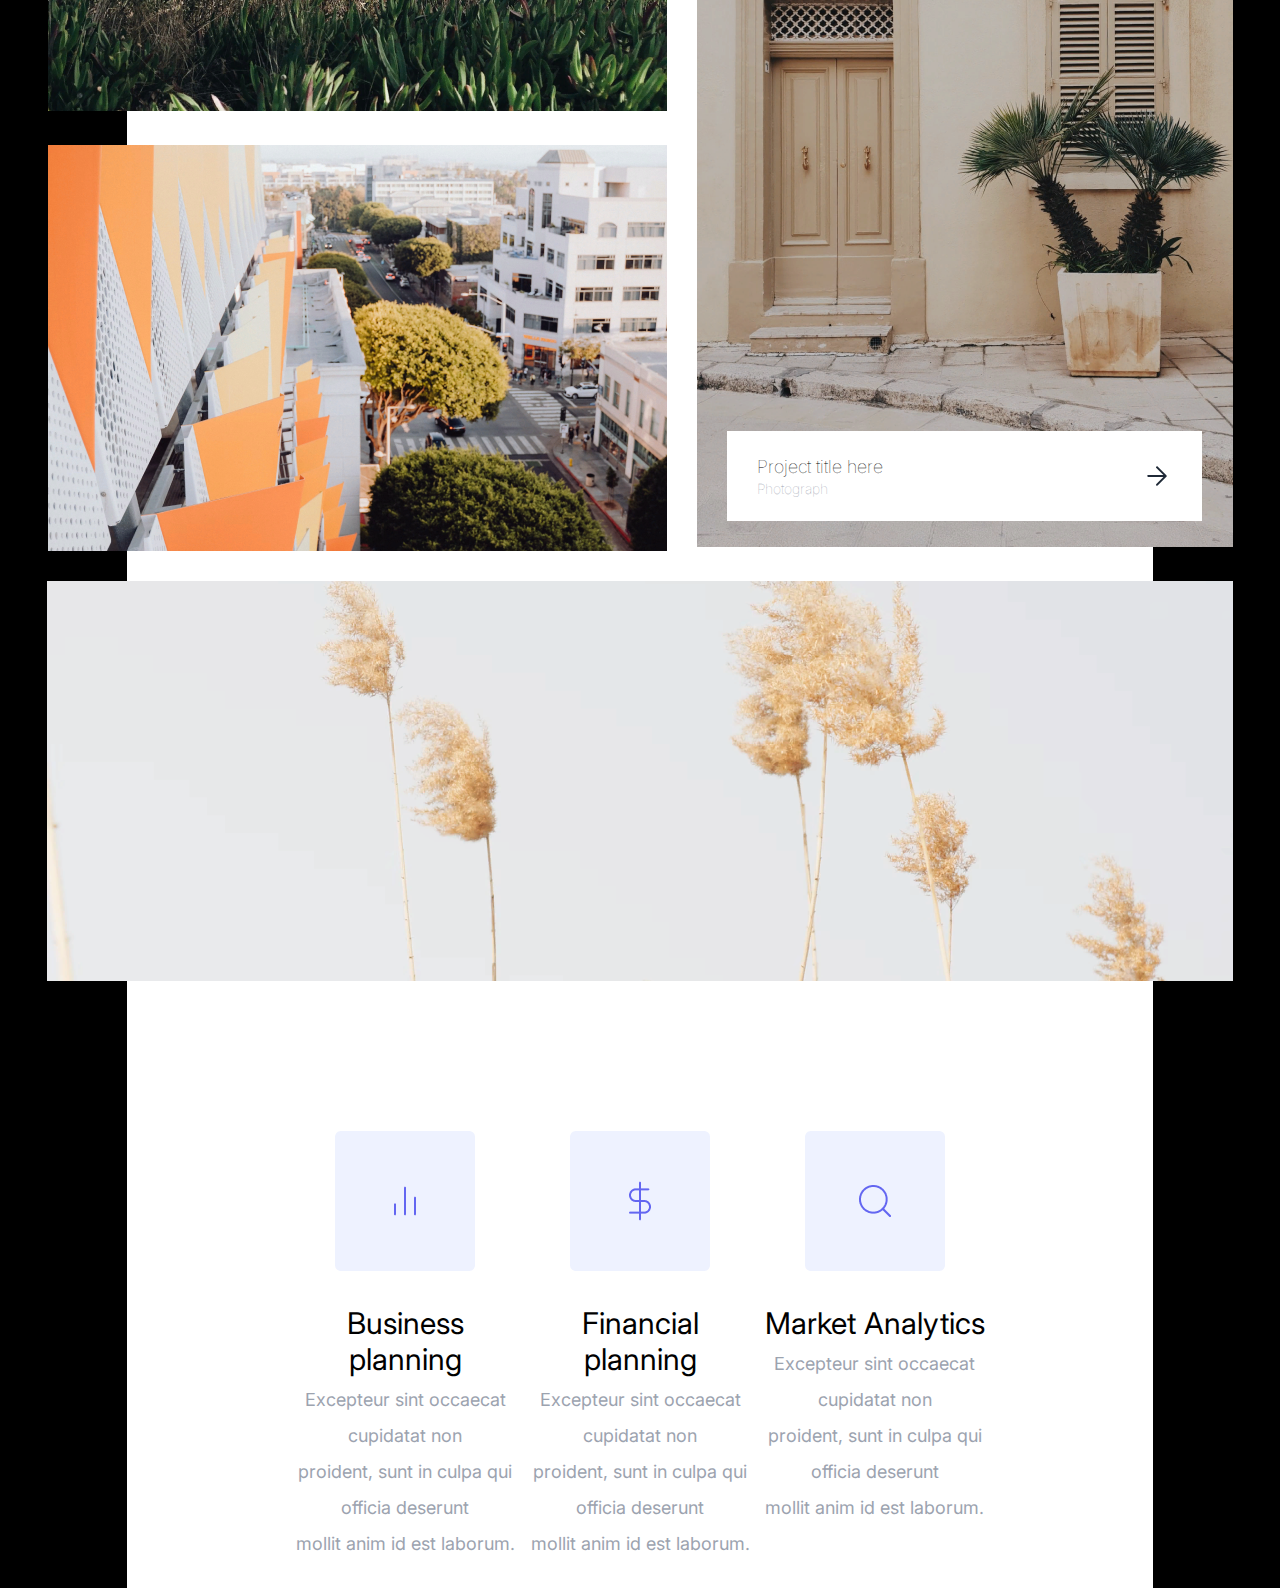
==== commit b3130532: "added new block" ====
--- a/page.html
+++ b/page.html
@@ -134,9 +134,37 @@
           </div>
         </div>
         <div id="planning">
-          <div></div>
-          <div></div>
-          <div></div>
+          <div>
+            <img src="/assets/busines.png" alt="" />
+            <p>
+              Business planning <br />
+              <span
+                >Excepteur sint occaecat cupidatat non <br />
+                proident, sunt in culpa qui officia deserunt <br />
+                mollit anim id est laborum.</span
+              >
+            </p>
+          </div>
+          <div>
+            <img src="/assets/dollar.png" alt="" />
+            <p>
+              Financial planning <br /><span
+                >Excepteur sint occaecat cupidatat non <br />
+                proident, sunt in culpa qui officia deserunt <br />
+                mollit anim id est laborum.</span
+              >
+            </p>
+          </div>
+          <div>
+            <img src="/assets/search.png" alt="" />
+            <p>
+              Market Analytics <br /><span
+                >Excepteur sint occaecat cupidatat non <br />
+                proident, sunt in culpa qui officia deserunt <br />
+                mollit anim id est laborum.</span
+              >
+            </p>
+          </div>
         </div>
       </main>
       <footer></footer>
--- a/styles/figmaprofile.css
+++ b/styles/figmaprofile.css
@@ -68,8 +68,8 @@
   margin-left: 130px;
 }
 .about p {
-  color: black;
-  font-size: 20px;
+  color: #6b7280;
+  font-size: 18px;
 }
 #logo {
   color: #1f2937;
@@ -173,3 +173,18 @@
 #imgunder {
   position: relative;
 }
+#planning {
+  margin: 0 160px;
+  margin-top: 150px;
+  justify-content: space-between;
+  text-align: center;
+  display: flex;
+  flex-direction: row;
+}
+#planning p {
+  font-size: 30px;
+}
+#planning p span {
+  font-size: 18px;
+  color: #9ca3af;
+}
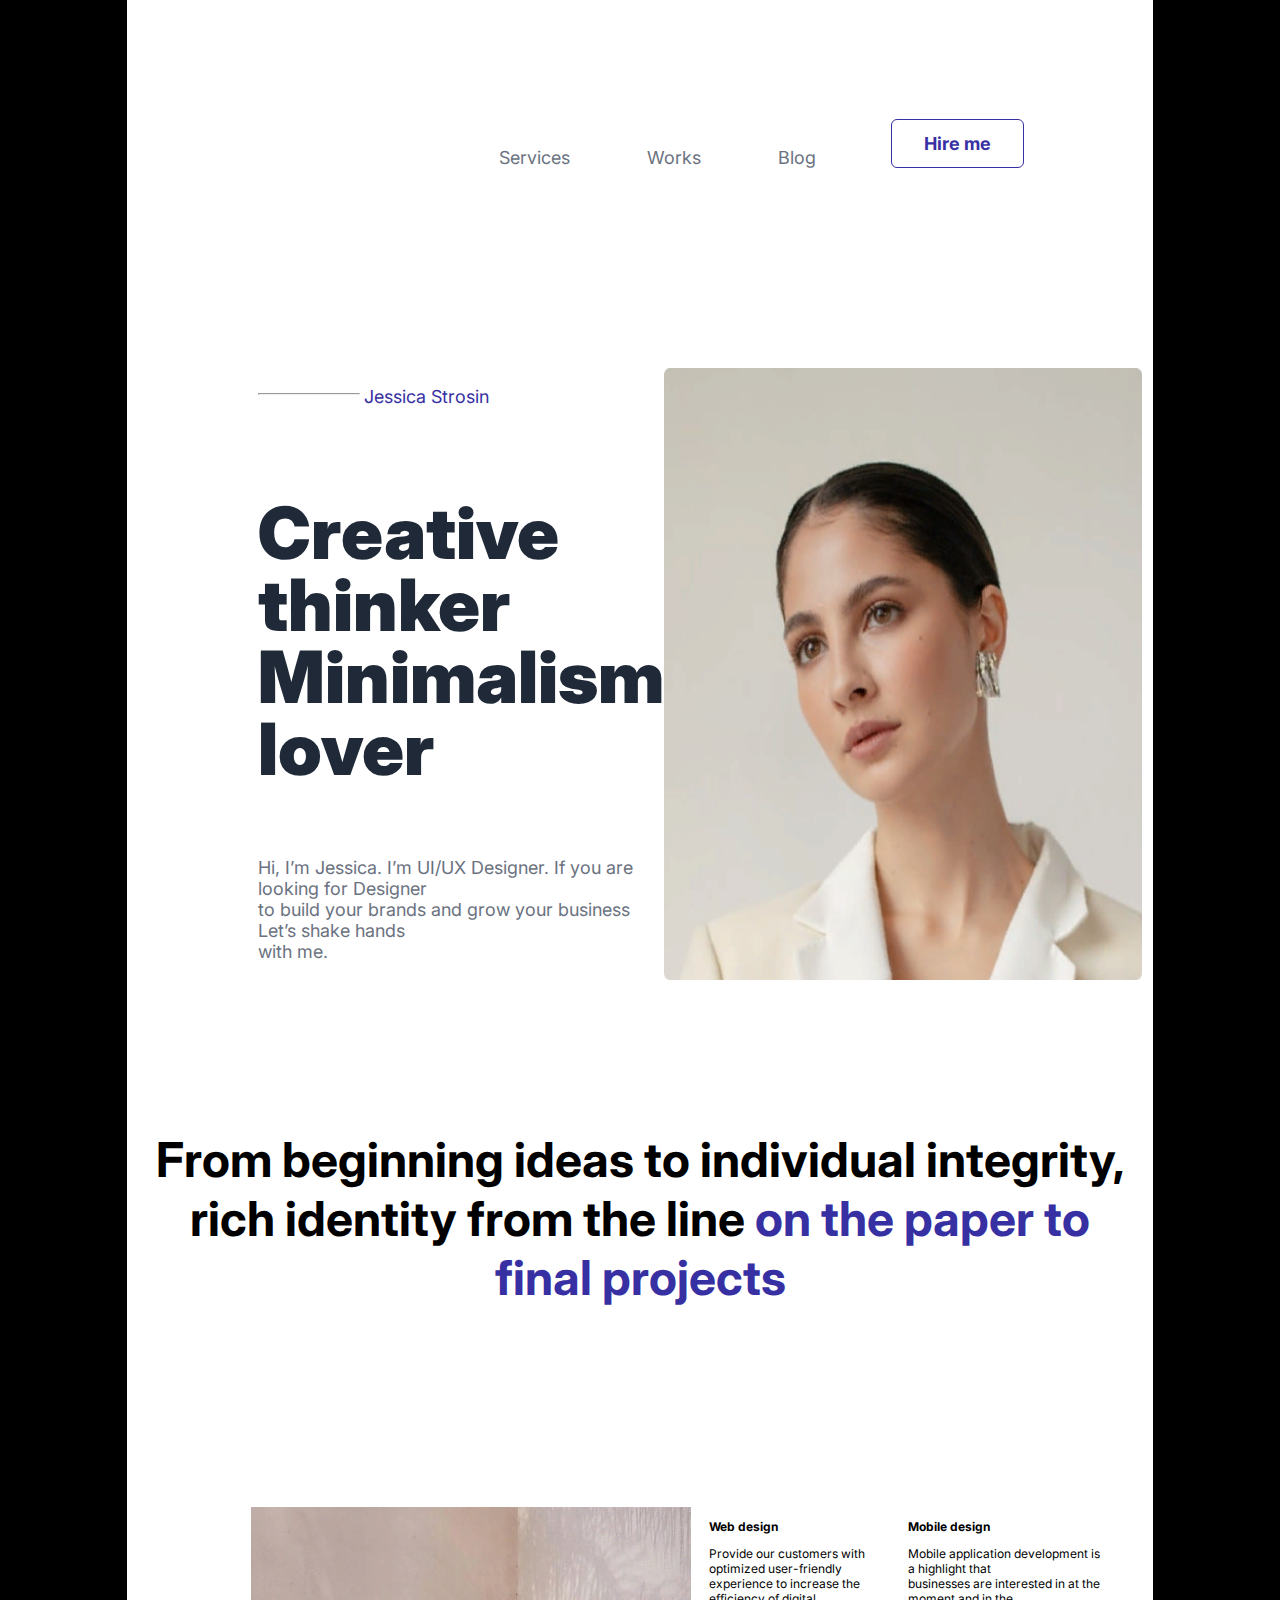
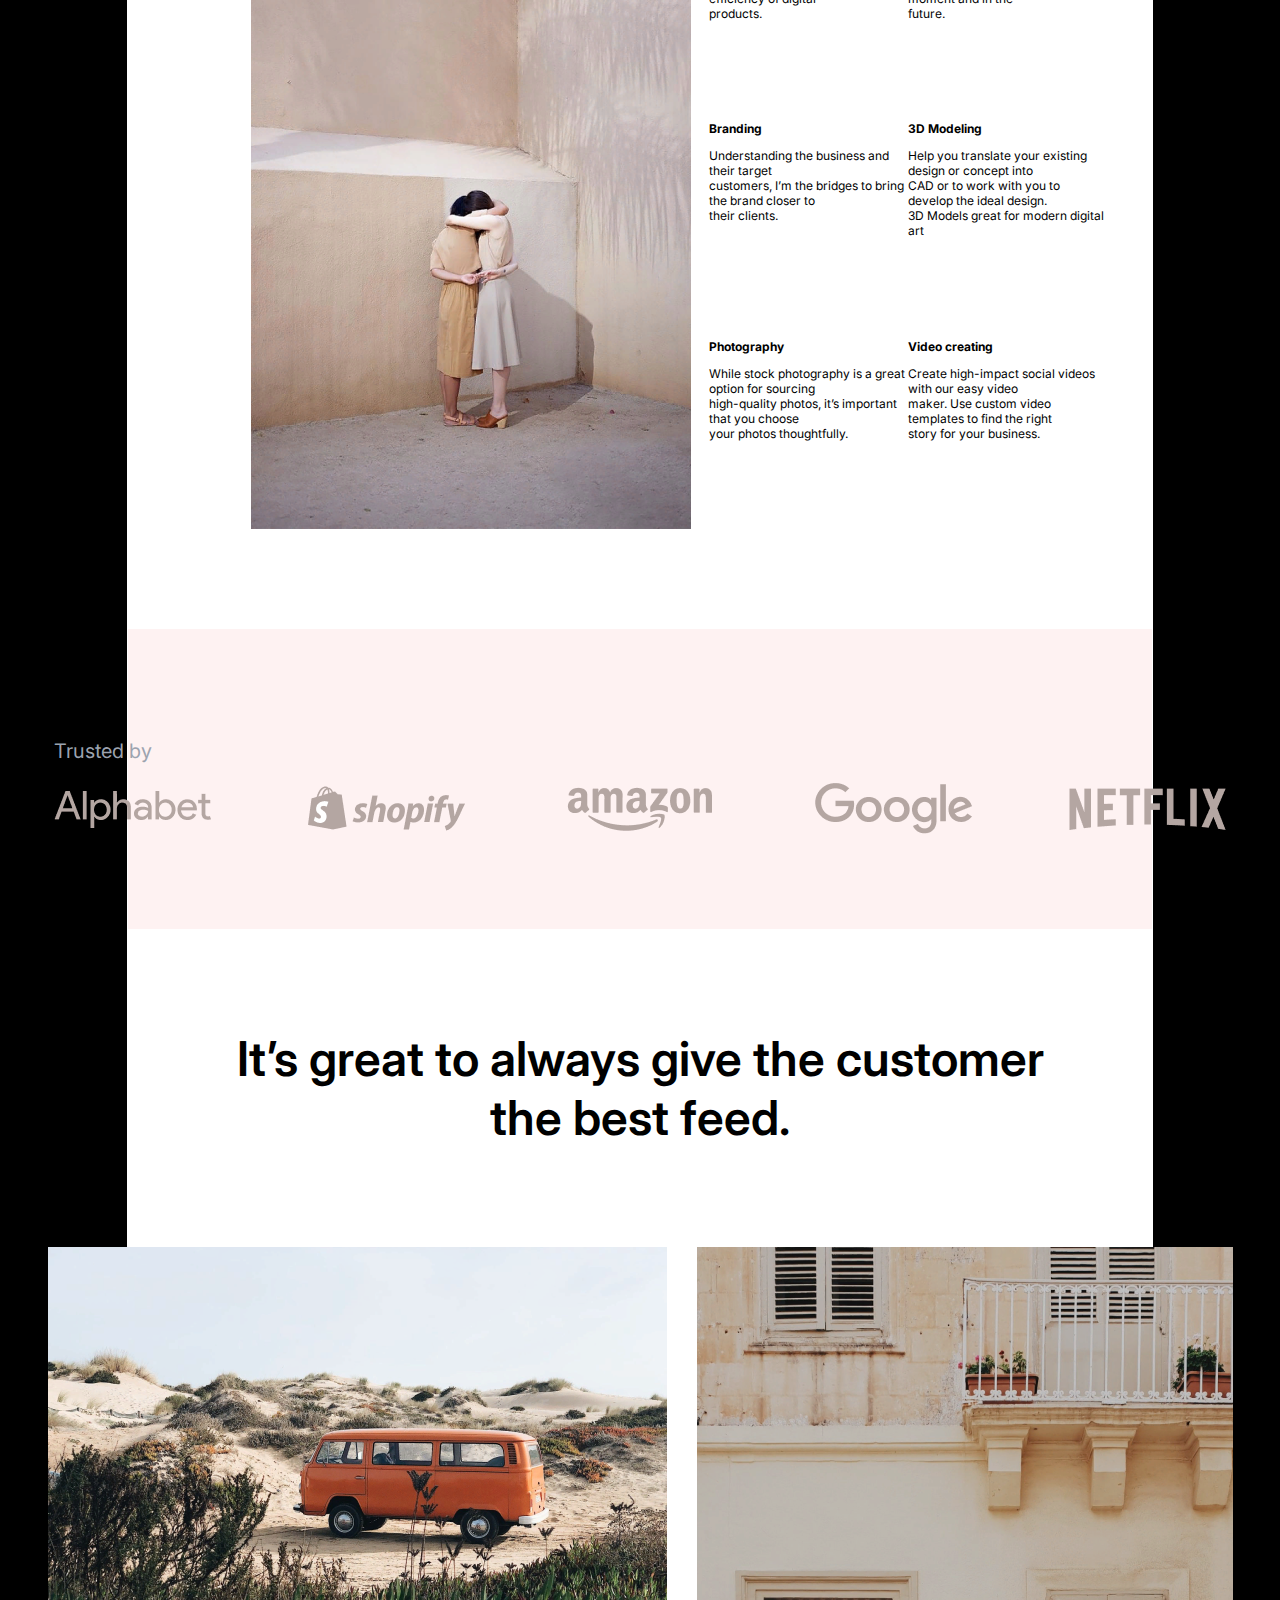
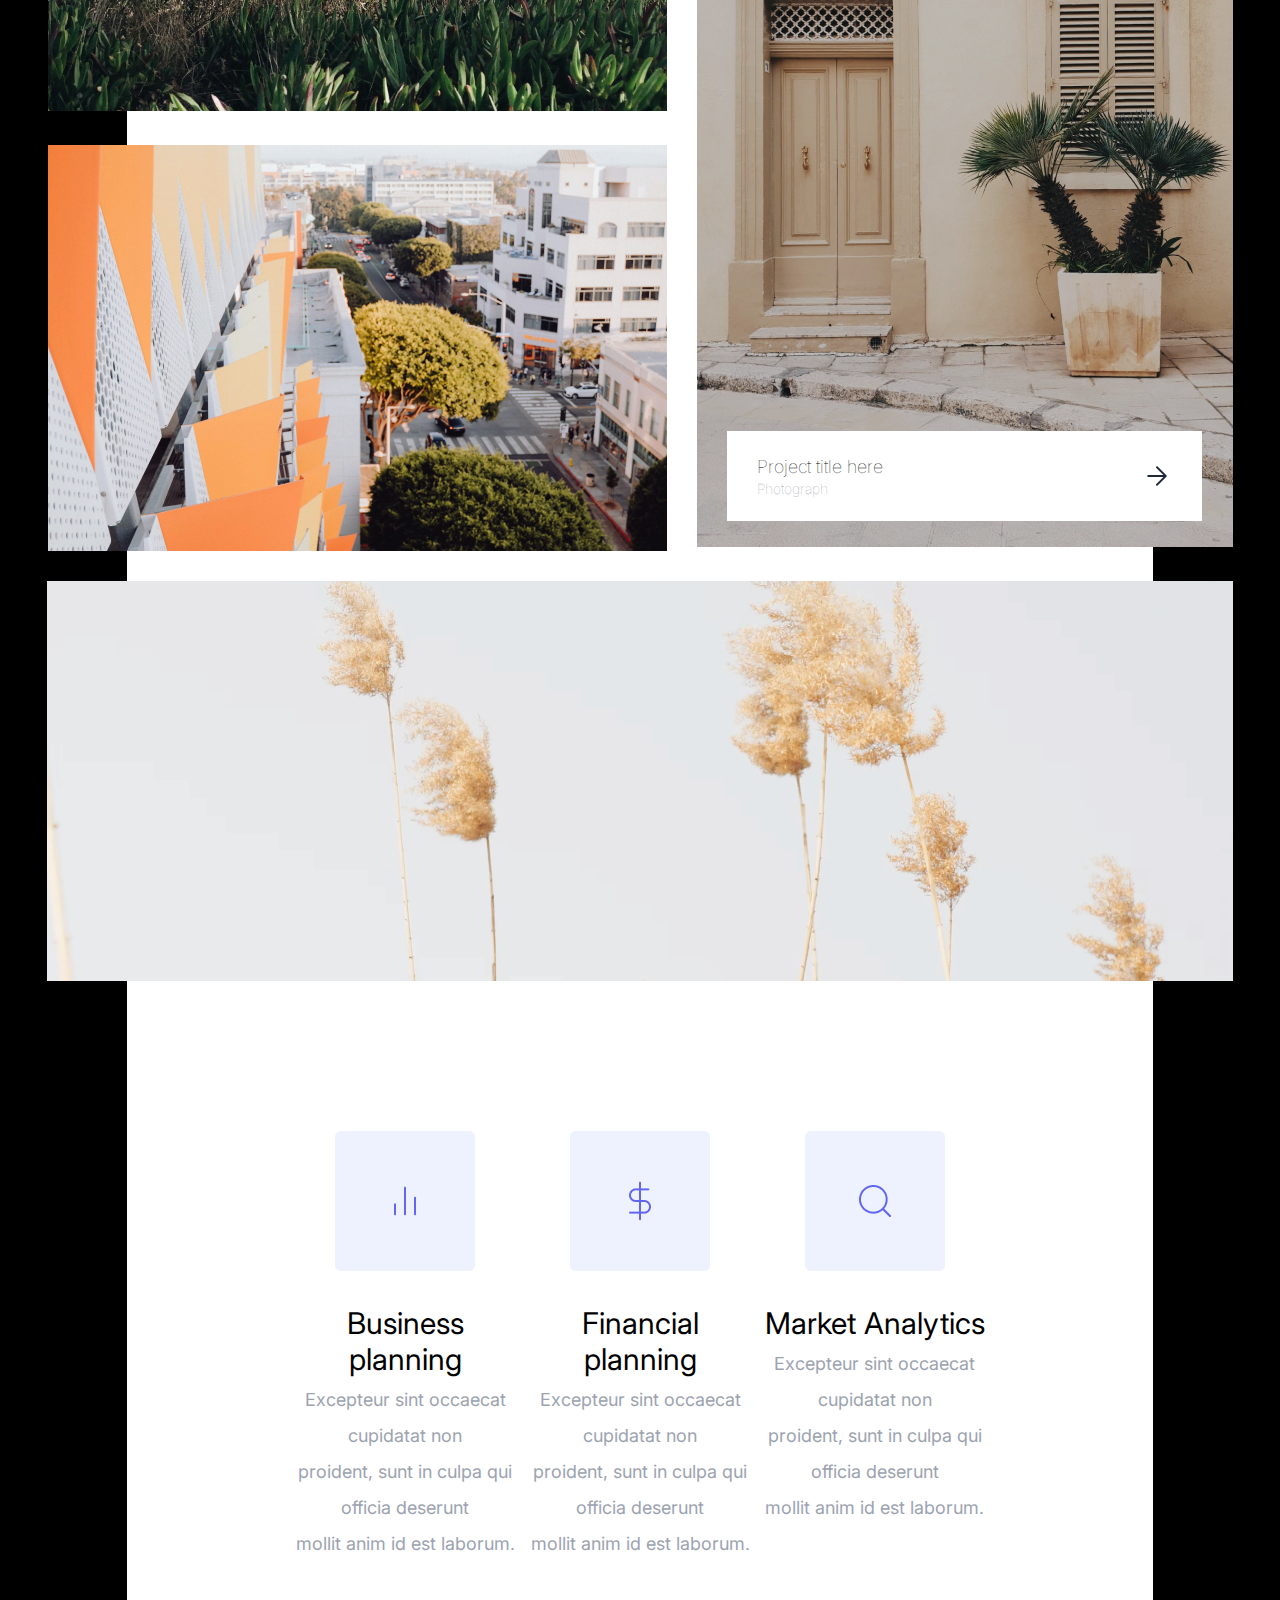
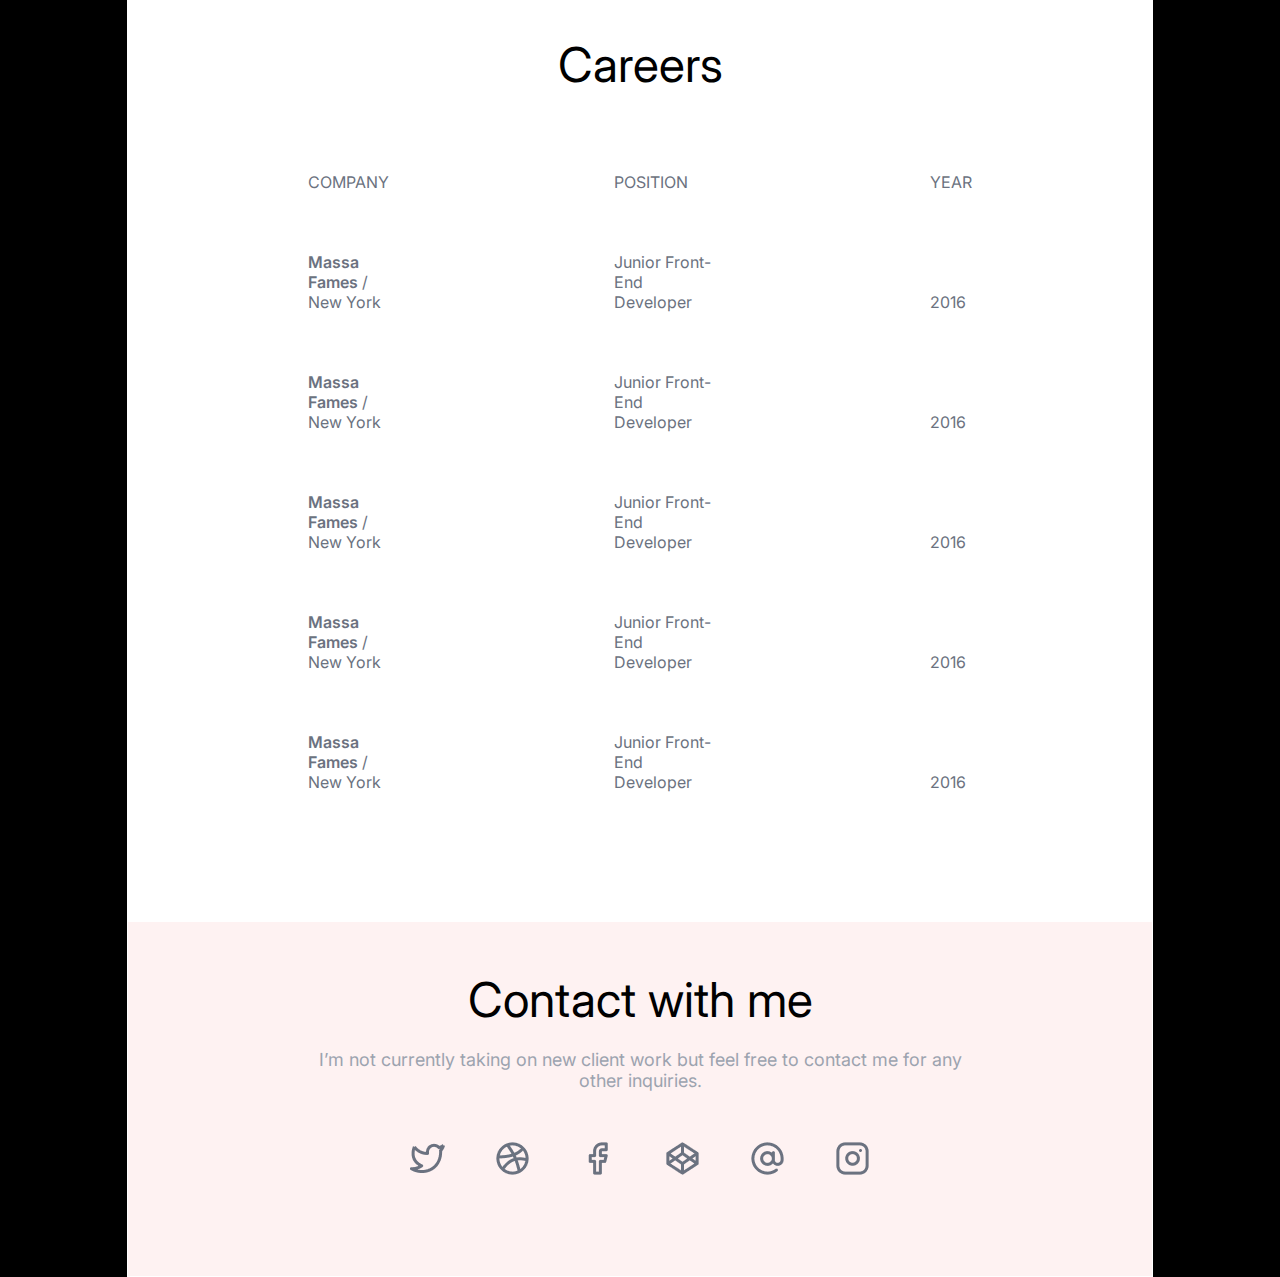
==== commit 3c568609: "added pre-end block and footer, job done" ====
--- a/page.html
+++ b/page.html
@@ -166,8 +166,45 @@
             </p>
           </div>
         </div>
+        <div id="careers">
+          <p>Careers</p>
+          <div>
+            <div id="company">
+              <p>COMPANY</p>
+              <p><span>Massa Fames</span> / New York</p>
+              <p><span>Massa Fames</span> / New York</p>
+              <p><span>Massa Fames</span> / New York</p>
+              <p><span>Massa Fames</span> / New York</p>
+              <p><span>Massa Fames</span> / New York</p>
+            </div>
+            <div id="position">
+              <p>POSITION</p>
+              <p>Junior Front-End Developer</p>
+              <p>Junior Front-End Developer</p>
+              <p>Junior Front-End Developer</p>
+              <p>Junior Front-End Developer</p>
+              <p>Junior Front-End Developer</p>
+            </div>
+            <div id="year">
+              <p>YEAR</p>
+              <p>2016</p>
+              <p>2016</p>
+              <p>2016</p>
+              <p>2016</p>
+              <p>2016</p>
+            </div>
+          </div>
+        </div>
       </main>
-      <footer></footer>
+      <footer>
+        <p>Contact with me</p>
+        <span>
+          I’m not currently taking on new client work but feel free to contact
+          me for any <br />
+          other inquiries.
+        </span>
+        <img src="/assets/footer_img.png" alt="" />
+      </footer>
     </div>
   </body>
 </html>
--- a/styles/figmaprofile.css
+++ b/styles/figmaprofile.css
@@ -188,3 +188,53 @@
   font-size: 18px;
   color: #9ca3af;
 }
+#careers p {
+  text-align: center;
+  font-size: 48px;
+}
+#careers div {
+  display: flex;
+  justify-content: space-between;
+  margin: 0 75px;
+}
+#company,
+#position,
+#year {
+  display: inline-block;
+  flex-direction: column;
+}
+#company p,
+#position p,
+#year p {
+  margin: 30px;
+  text-align: left;
+  font-size: 16px;
+  color: #6b7280;
+}
+#company p span,
+#position p span,
+#year p span {
+  font-weight: 600;
+}
+footer {
+  margin-top: 100px;
+  background-color: #fef2f2;
+  display: flex;
+  flex-direction: column;
+  justify-content: center;
+  align-items: center;
+}
+footer p {
+  text-align: center;
+  font-size: 48px;
+  margin-bottom: 20px;
+}
+footer span {
+  text-align: center;
+  font-size: 18px;
+  color: #9ca3af;
+  margin-bottom: 50px;
+}
+footer img {
+  margin-bottom: 100px;
+}
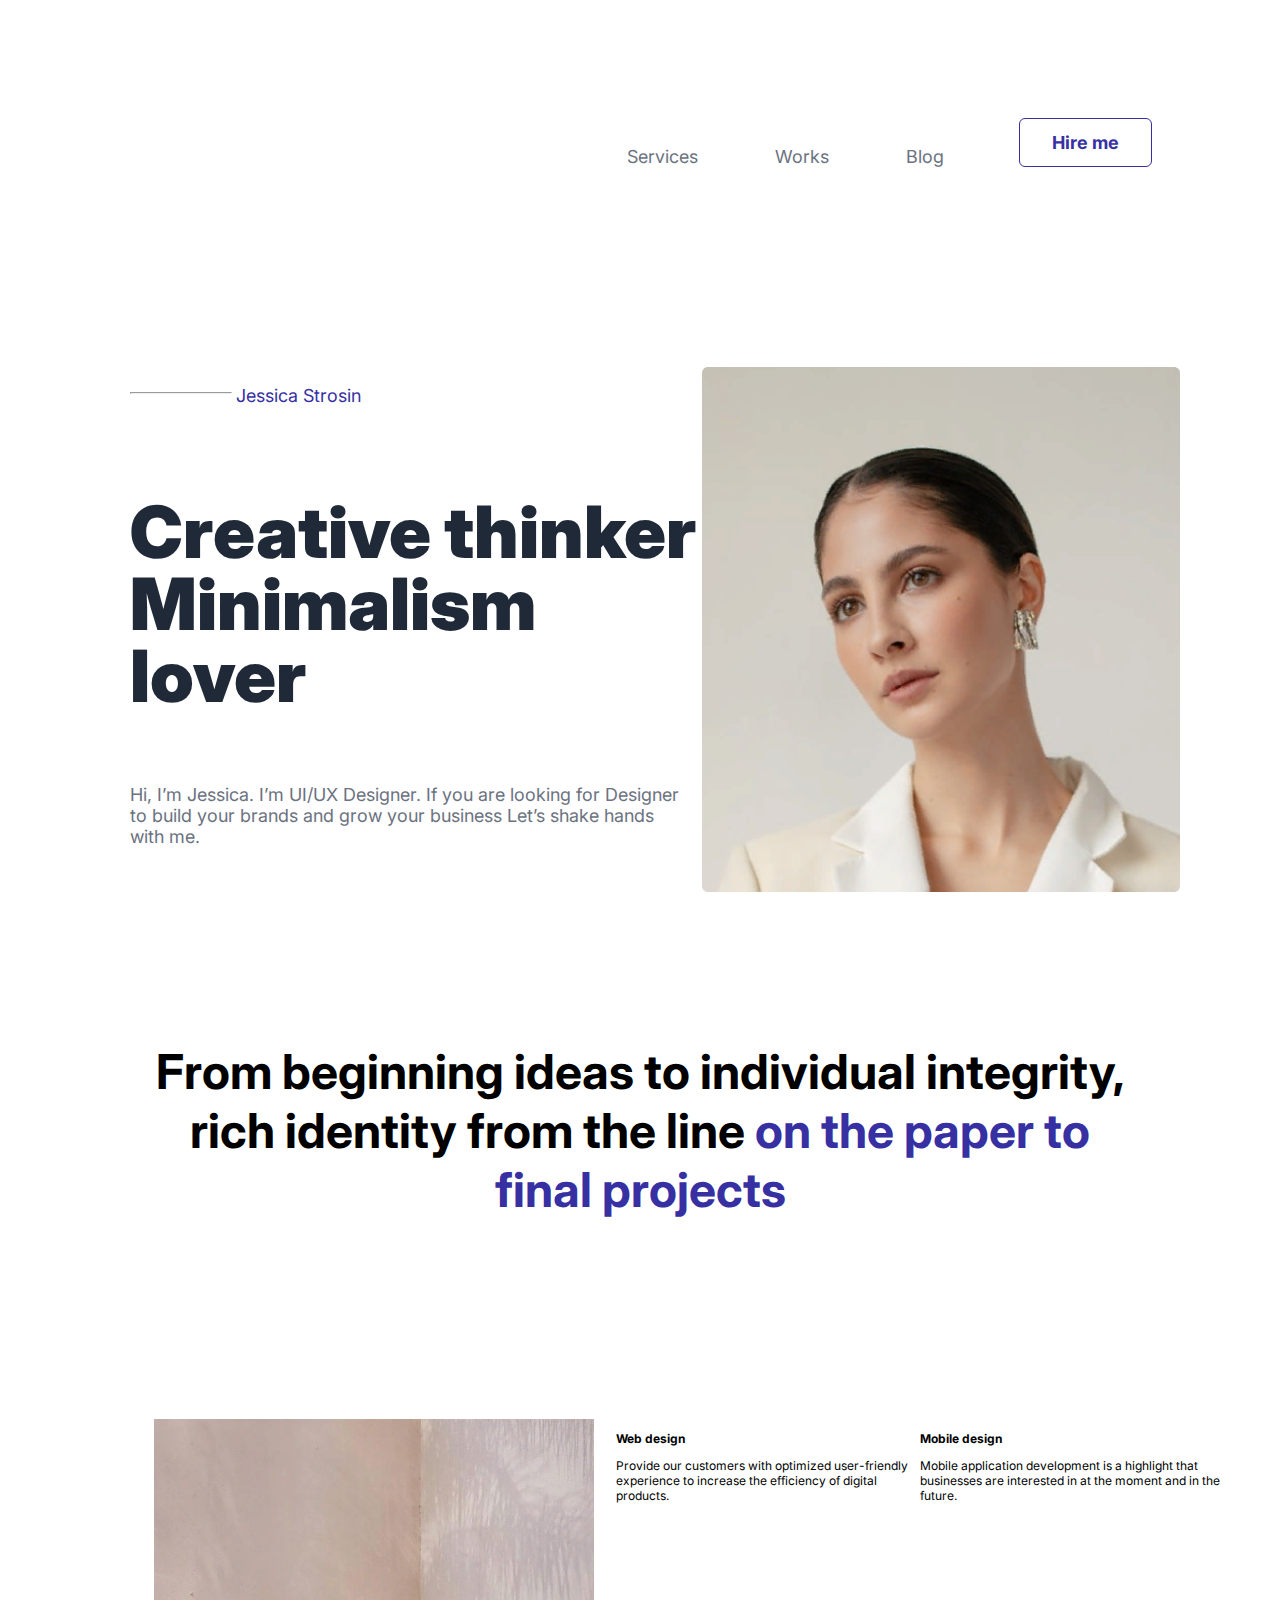
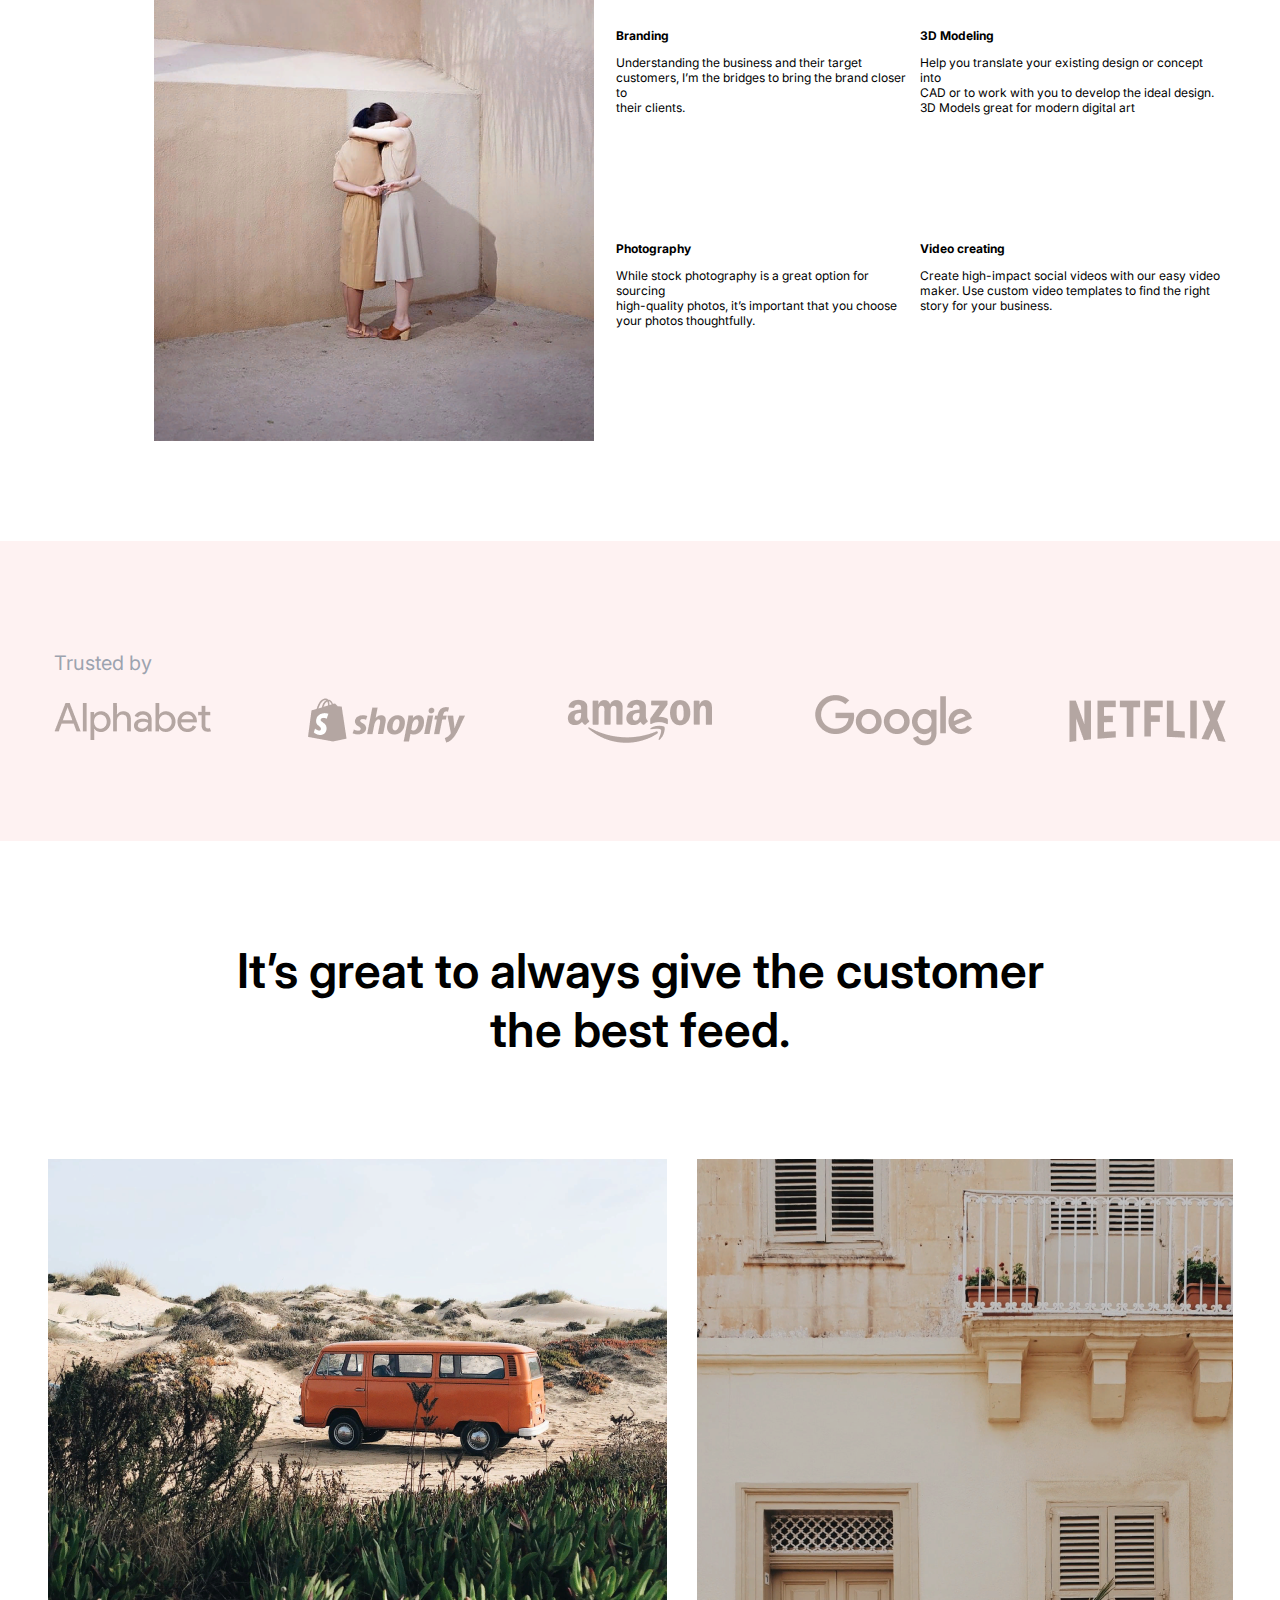
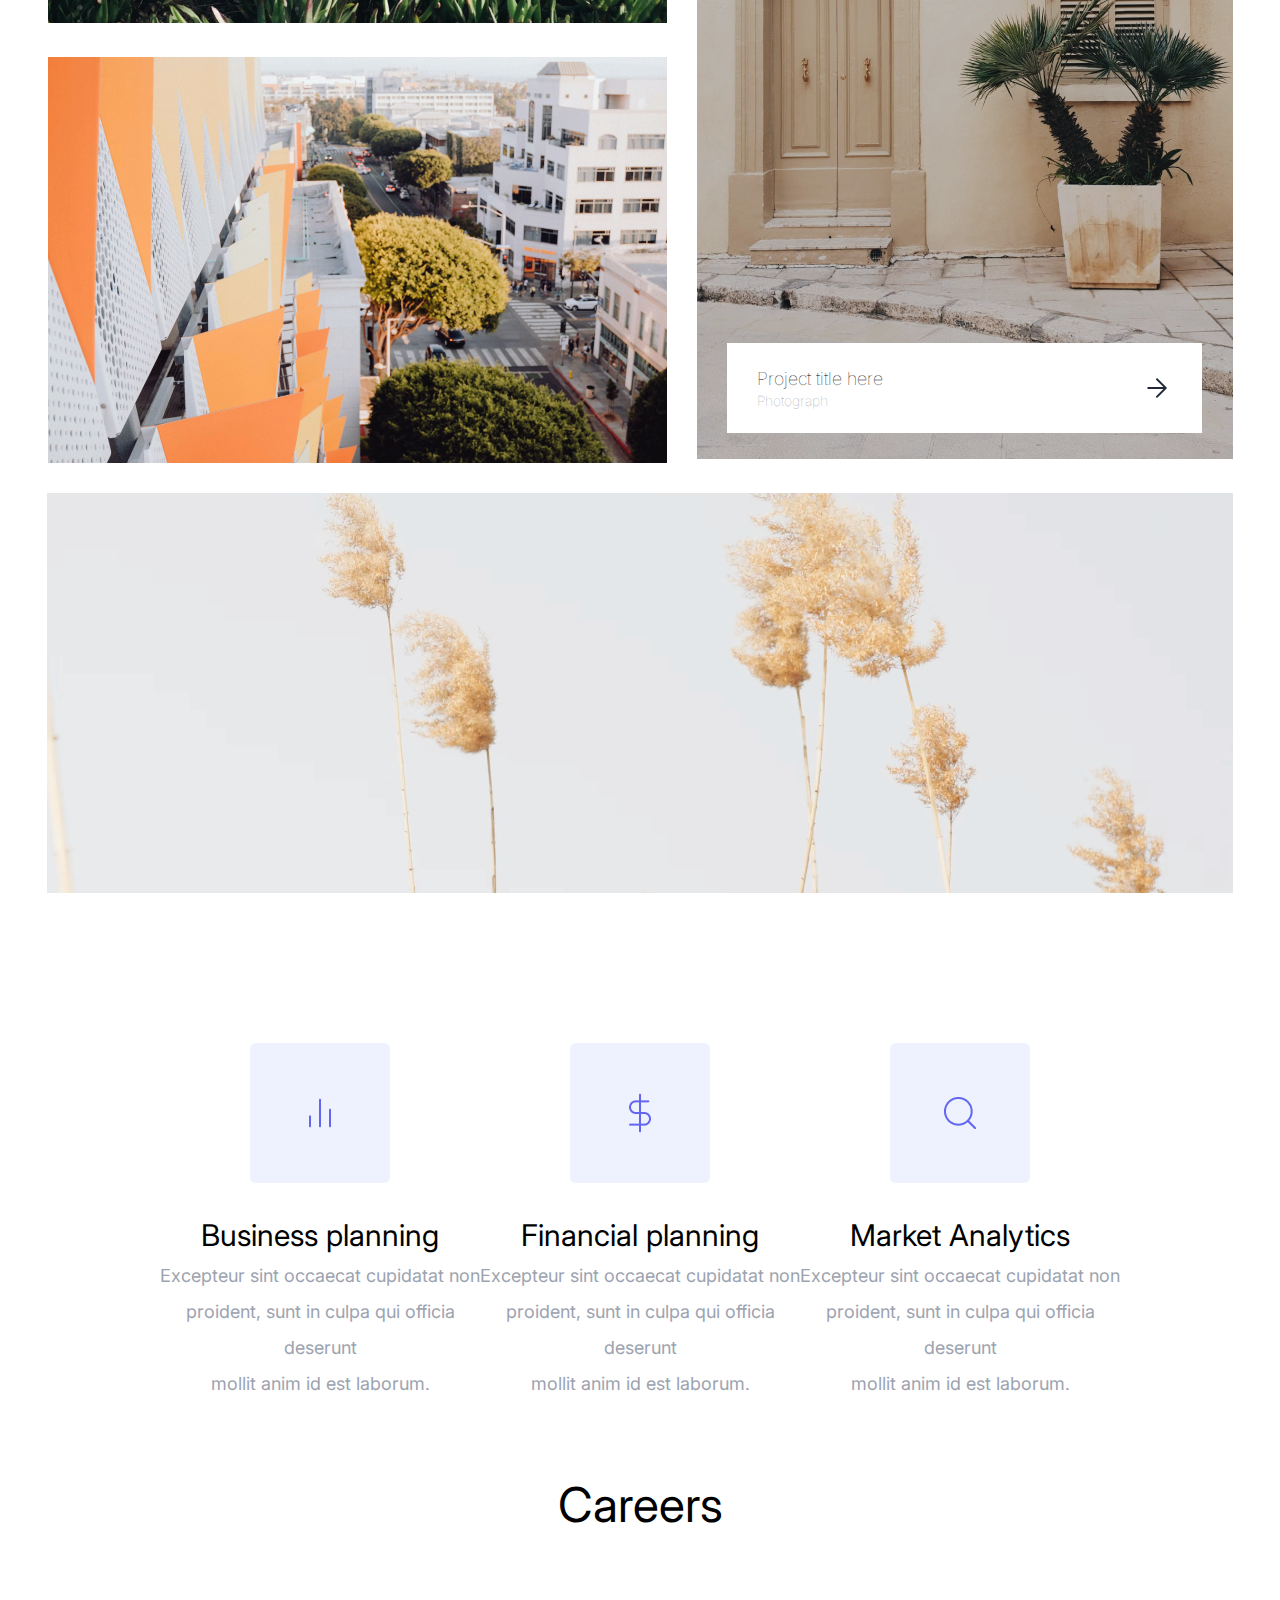
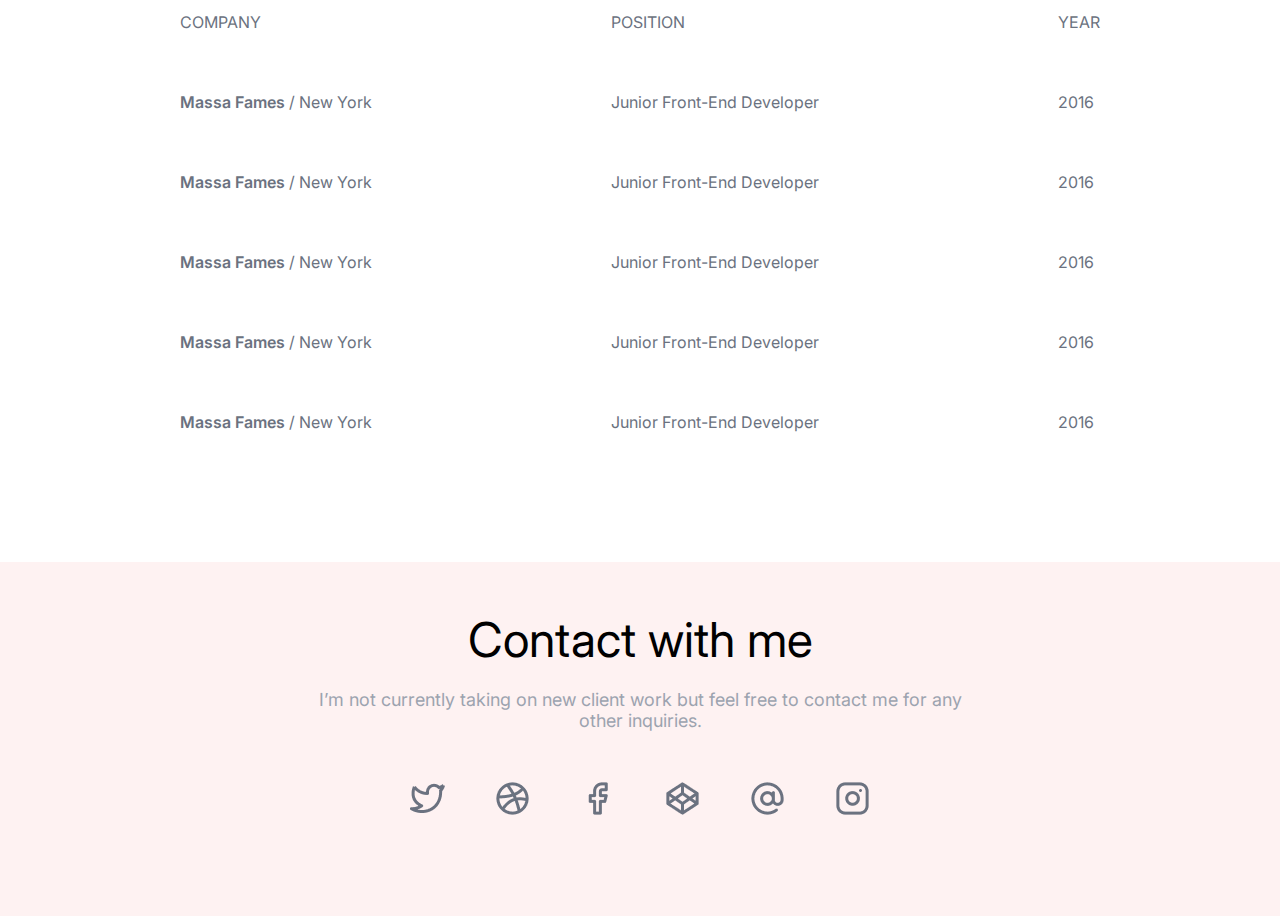
==== commit 8d80c3d6: "added styles 364< <768, tested on Xr" ====
--- a/page.html
+++ b/page.html
@@ -8,203 +8,200 @@
     <title>Document</title>
   </head>
   <body>
-    <div class="aside">
-      <header>
-        <nav>
-          <a id="serv" href="#">Services</a>
-          <a id="works" href="#">Works</a>
-          <a id="blog" href="#">Blog</a>
-          <a id="hire" href="#"><b> Hire me</b></a>
-        </nav>
-      </header>
-      <main>
-        <div id="profile">
-          <div class="about">
-            <div id="line">
-              <hr />
-              <!-- TODO: Добавить стрелку через HR и позиционирование для родителя через flex -->
-              <p id="name">Jessica Strosin</p>
+    <header>
+      <nav>
+        <a id="serv" href="#">Services</a>
+        <a id="works" href="#">Works</a>
+        <a id="blog" href="#">Blog</a>
+        <a id="hire" href="#"><b> Hire me</b></a>
+      </nav>
+    </header>
+    <main>
+      <div id="profile">
+        <div class="about">
+          <div id="line">
+            <hr />
+            <!-- TODO: Добавить стрелку через HR и позиционирование для родителя через flex -->
+            <p id="name">Jessica Strosin</p>
+          </div>
+          <p id="logo">
+            Creative thinker <br />
+            Minimalism lover
+          </p>
+          <p>
+            Hi, I’m Jessica. I’m UI/UX Designer. If you are looking for Designer
+            <br />
+            to build your brands and grow your business Let’s shake hands
+            <br />
+            with me.
+          </p>
+        </div>
+        <img src="/assets/facef.png" alt="" />
+      </div>
+
+      <p id="title">
+        <b>
+          From beginning ideas to individual integrity, <br />
+          rich identity from the line
+          <span>
+            on the paper to <br />
+            final projects
+          </span>
+        </b>
+      </p>
+      <div class="specification">
+        <img src="/assets/image 11.png" alt="" />
+        <div class="skills">
+          <div>
+            <p><b>Web design</b></p>
+            <p>
+              Provide our customers with optimized user-friendly
+              <br />
+              experience to increase the efficiency of digital <br />
+              products.
+            </p>
+          </div>
+          <div>
+            <p><b>Mobile design</b></p>
+            <p>
+              Mobile application development is a highlight that <br />
+              businesses are interested in at the moment and in the <br />
+              future.
+            </p>
+          </div>
+          <div>
+            <p><b>Branding</b></p>
+            <p>
+              Understanding the business and their target <br />
+              customers, I’m the bridges to bring the brand closer to <br />
+              their clients.
+            </p>
+          </div>
+          <div>
+            <p><b>3D Modeling</b></p>
+            <p>
+              Help you translate your existing design or concept into <br />
+              CAD or to work with you to develop the ideal design. <br />
+              3D Models great for modern digital art
+            </p>
+          </div>
+          <div>
+            <p><b>Photography</b></p>
+            <p>
+              While stock photography is a great option for sourcing <br />
+              high-quality photos, it’s important that you choose <br />
+              your photos thoughtfully.
+            </p>
+          </div>
+          <div>
+            <p><b>Video creating</b></p>
+            <p>
+              Create high-impact social videos with our easy video <br />
+              maker. Use custom video templates to find the right <br />
+              story for your business.
+            </p>
+          </div>
+        </div>
+      </div>
+      <div class="trusted">
+        <div>
+          <p>Trusted by</p>
+          <img src="/assets/trusted.png" alt="" />
+        </div>
+      </div>
+      <div class="imgproject">
+        <p>
+          It’s great to always give the customer <br />
+          the best feed.
+        </p>
+        <div id="photos">
+          <div id="row">
+            <div id="column">
+              <img src="/assets/vwt1.png" alt="" />
+              <img src="/assets/street.png" alt="" />
             </div>
-            <p id="logo">
-              Creative thinker <br />
-              Minimalism lover
-            </p>
-            <p>
-              Hi, I’m Jessica. I’m UI/UX Designer. If you are looking for
-              Designer
-              <br />
-              to build your brands and grow your business Let’s shake hands
-              <br />
-              with me.
-            </p>
-          </div>
-          <img src="/assets/facef.png" alt="" />
-        </div>
-
-        <p id="title">
-          <b>
-            From beginning ideas to individual integrity, <br />
-            rich identity from the line
-            <span>
-              on the paper to <br />
-              final projects
-            </span>
-          </b>
-        </p>
-        <div class="specification">
-          <img src="/assets/image 11.png" alt="" />
-          <div class="skills">
-            <div>
-              <p><b>Web design</b></p>
-              <p>
-                Provide our customers with optimized user-friendly
-                <br />
-                experience to increase the efficiency of digital <br />
-                products.
-              </p>
-            </div>
-            <div>
-              <p><b>Mobile design</b></p>
-              <p>
-                Mobile application development is a highlight that <br />
-                businesses are interested in at the moment and in the <br />
-                future.
-              </p>
-            </div>
-            <div>
-              <p><b>Branding</b></p>
-              <p>
-                Understanding the business and their target <br />
-                customers, I’m the bridges to bring the brand closer to <br />
-                their clients.
-              </p>
-            </div>
-            <div>
-              <p><b>3D Modeling</b></p>
-              <p>
-                Help you translate your existing design or concept into <br />
-                CAD or to work with you to develop the ideal design. <br />
-                3D Models great for modern digital art
-              </p>
-            </div>
-            <div>
-              <p><b>Photography</b></p>
-              <p>
-                While stock photography is a great option for sourcing <br />
-                high-quality photos, it’s important that you choose <br />
-                your photos thoughtfully.
-              </p>
-            </div>
-            <div>
-              <p><b>Video creating</b></p>
-              <p>
-                Create high-impact social videos with our easy video <br />
-                maker. Use custom video templates to find the right <br />
-                story for your business.
-              </p>
-            </div>
-          </div>
-        </div>
-        <div class="trusted">
-          <div>
-            <p>Trusted by</p>
-            <img src="/assets/trusted.png" alt="" />
-          </div>
-        </div>
-        <div class="imgproject">
-          <p>
-            It’s great to always give the customer <br />
-            the best feed.
-          </p>
-          <div id="photos">
-            <div id="row">
-              <div id="column">
-                <img src="/assets/vwt1.png" alt="" />
-                <img src="/assets/street.png" alt="" />
-              </div>
-              <div id="imgunder">
-                <img src="/assets/home.png" alt="" />
-                <div id="projectlink">
-                  <p>Project title here <br /><span> Photograph</span></p>
-                  <img src="/assets/arrow-right.png" alt="" />
-                </div>
+            <div id="imgunder">
+              <img src="/assets/home.png" alt="" />
+              <div id="projectlink">
+                <p>Project title here <br /><span> Photograph</span></p>
+                <img src="/assets/arrow-right.png" alt="" />
               </div>
             </div>
-            <img src="/assets/trees.png" alt="" />
-          </div>
-        </div>
-        <div id="planning">
-          <div>
-            <img src="/assets/busines.png" alt="" />
-            <p>
-              Business planning <br />
-              <span
-                >Excepteur sint occaecat cupidatat non <br />
-                proident, sunt in culpa qui officia deserunt <br />
-                mollit anim id est laborum.</span
-              >
-            </p>
-          </div>
-          <div>
-            <img src="/assets/dollar.png" alt="" />
-            <p>
-              Financial planning <br /><span
-                >Excepteur sint occaecat cupidatat non <br />
-                proident, sunt in culpa qui officia deserunt <br />
-                mollit anim id est laborum.</span
-              >
-            </p>
-          </div>
-          <div>
-            <img src="/assets/search.png" alt="" />
-            <p>
-              Market Analytics <br /><span
-                >Excepteur sint occaecat cupidatat non <br />
-                proident, sunt in culpa qui officia deserunt <br />
-                mollit anim id est laborum.</span
-              >
-            </p>
-          </div>
-        </div>
-        <div id="careers">
-          <p>Careers</p>
-          <div>
-            <div id="company">
-              <p>COMPANY</p>
-              <p><span>Massa Fames</span> / New York</p>
-              <p><span>Massa Fames</span> / New York</p>
-              <p><span>Massa Fames</span> / New York</p>
-              <p><span>Massa Fames</span> / New York</p>
-              <p><span>Massa Fames</span> / New York</p>
-            </div>
-            <div id="position">
-              <p>POSITION</p>
-              <p>Junior Front-End Developer</p>
-              <p>Junior Front-End Developer</p>
-              <p>Junior Front-End Developer</p>
-              <p>Junior Front-End Developer</p>
-              <p>Junior Front-End Developer</p>
-            </div>
-            <div id="year">
-              <p>YEAR</p>
-              <p>2016</p>
-              <p>2016</p>
-              <p>2016</p>
-              <p>2016</p>
-              <p>2016</p>
-            </div>
-          </div>
-        </div>
-      </main>
-      <footer>
-        <p>Contact with me</p>
-        <span>
-          I’m not currently taking on new client work but feel free to contact
-          me for any <br />
-          other inquiries.
-        </span>
-        <img src="/assets/footer_img.png" alt="" />
-      </footer>
-    </div>
+          </div>
+          <img src="/assets/trees.png" alt="" />
+        </div>
+      </div>
+      <div id="planning">
+        <div>
+          <img src="/assets/busines.png" alt="" />
+          <p>
+            Business planning <br />
+            <span
+              >Excepteur sint occaecat cupidatat non <br />
+              proident, sunt in culpa qui officia deserunt <br />
+              mollit anim id est laborum.</span
+            >
+          </p>
+        </div>
+        <div>
+          <img src="/assets/dollar.png" alt="" />
+          <p>
+            Financial planning <br /><span
+              >Excepteur sint occaecat cupidatat non <br />
+              proident, sunt in culpa qui officia deserunt <br />
+              mollit anim id est laborum.</span
+            >
+          </p>
+        </div>
+        <div>
+          <img src="/assets/search.png" alt="" />
+          <p>
+            Market Analytics <br /><span
+              >Excepteur sint occaecat cupidatat non <br />
+              proident, sunt in culpa qui officia deserunt <br />
+              mollit anim id est laborum.</span
+            >
+          </p>
+        </div>
+      </div>
+      <div id="careers">
+        <p>Careers</p>
+        <div>
+          <div id="company">
+            <p>COMPANY</p>
+            <p><span>Massa Fames</span> / New York</p>
+            <p><span>Massa Fames</span> / New York</p>
+            <p><span>Massa Fames</span> / New York</p>
+            <p><span>Massa Fames</span> / New York</p>
+            <p><span>Massa Fames</span> / New York</p>
+          </div>
+          <div id="position">
+            <p>POSITION</p>
+            <p>Junior Front-End Developer</p>
+            <p>Junior Front-End Developer</p>
+            <p>Junior Front-End Developer</p>
+            <p>Junior Front-End Developer</p>
+            <p>Junior Front-End Developer</p>
+          </div>
+          <div id="year">
+            <p>YEAR</p>
+            <p>2016</p>
+            <p>2016</p>
+            <p>2016</p>
+            <p>2016</p>
+            <p>2016</p>
+          </div>
+        </div>
+      </div>
+    </main>
+    <footer>
+      <p>Contact with me</p>
+      <span>
+        I’m not currently taking on new client work but feel free to contact me
+        for any <br />
+        other inquiries.
+      </span>
+      <img src="/assets/footer_img.png" alt="" />
+    </footer>
   </body>
 </html>
--- a/styles/figmaprofile.css
+++ b/styles/figmaprofile.css
@@ -1,9 +1,10 @@
 @import url("https://fonts.googleapis.com/css2?family=Inter:wght@400;900&display=swap");
 
 body {
-  background-color: black;
+  background-color: white;
   margin: 0;
   font-family: "Inter", sans-serif;
+  align-items: center;
 }
 .aside {
   margin: 0 auto;
@@ -238,3 +239,260 @@
 footer img {
   margin-bottom: 100px;
 }
+@media only screen and (min-width: 551px) and (max-width: 768px) {
+  body {
+    margin-left: 2%;
+    background-color: white;
+  }
+  header {
+    margin: 0;
+  }
+  nav {
+    margin: 0;
+  }
+  #serv,
+  #works,
+  #blog,
+  #hire {
+    margin: 3%;
+  }
+  #hire {
+    padding: 1%;
+  }
+  #profile {
+    flex-direction: column;
+    margin-top: 2%;
+  }
+  #profile img {
+    margin: 0 auto;
+    width: 100%;
+    max-width: max-content;
+  }
+  .about {
+    margin-left: 1%;
+  }
+  .about p {
+    text-align: center;
+    font-size: 14px;
+  }
+  #logo {
+    text-align: center;
+    line-height: 20px;
+    margin: 0%;
+    font-size: 18px;
+  }
+  #title {
+    margin: 3% 0;
+    font-size: 20px;
+  }
+  .specification {
+    margin: 0%;
+    flex-direction: column;
+  }
+  .specification img {
+    object-fit: cover;
+    height: 250px;
+    margin: 0%;
+  }
+  .skills {
+    margin: 0%;
+    text-align: center;
+  }
+  .skills p {
+    font-size: 8px;
+  }
+  .trusted {
+    margin-top: 0%;
+    margin-bottom: 0%;
+    height: auto;
+    align-items: flex-start;
+  }
+  .trusted p {
+    font-size: 14px;
+  }
+  .trusted img {
+    width: 100%;
+  }
+  .imgproject p {
+    font-size: 18px;
+    margin-bottom: 5%;
+  }
+  .imgproject img {
+    width: 100%;
+  }
+  #projectlink {
+    display: none;
+  }
+  #row {
+    margin-bottom: 2%;
+  }
+  #column {
+    margin-right: 2%;
+  }
+  #planning {
+    margin: 0%;
+    margin-top: 2%;
+  }
+  #planning img {
+    width: 90%;
+  }
+  #planning p {
+    font-size: 18px;
+  }
+  #planning p span {
+    font-size: 12px;
+  }
+  #careers div {
+    margin: 0%;
+    margin-right: 1%;
+  }
+
+  #company p,
+  #position p,
+  #year p {
+    margin: 5%;
+  }
+  footer {
+    margin-top: 5%;
+  }
+  footer p {
+    margin: 2%;
+    font-size: 20px;
+  }
+  footer span {
+    font-size: 14px;
+    margin: 1%;
+    margin-bottom: 5%;
+  }
+  footer img {
+    margin-bottom: 10%;
+    width: 100%;
+  }
+}
+@media only screen and (min-width: 374px) and (max-width: 550px) {
+  body {
+    margin-left: 2%;
+    background-color: white;
+  }
+  header {
+    margin: 0;
+  }
+  nav {
+    margin: 0;
+  }
+  #serv,
+  #works,
+  #blog,
+  #hire {
+    margin: 3%;
+  }
+  #hire {
+    padding: 1%;
+  }
+  #profile {
+    flex-direction: column;
+    margin-top: 2%;
+  }
+  #profile img {
+    width: 100%;
+    max-width: max-content;
+  }
+  .about {
+    margin-left: 1%;
+  }
+  .about p {
+    font-size: 14px;
+  }
+  #logo {
+    line-height: 20px;
+    margin: 0%;
+    font-size: 18px;
+  }
+  #title {
+    margin: 3% 0;
+    font-size: 20px;
+  }
+  .specification {
+    margin: 0%;
+    flex-direction: column;
+  }
+  .specification img {
+    object-fit: cover;
+    height: 250px;
+    margin: 0%;
+  }
+  .skills {
+    margin: 0%;
+    text-align: center;
+  }
+  .skills p {
+    font-size: 8px;
+  }
+  .trusted {
+    margin-top: 0%;
+    margin-bottom: 0%;
+    height: auto;
+    align-items: flex-start;
+  }
+  .trusted p {
+    font-size: 14px;
+  }
+  .trusted img {
+    width: 100%;
+  }
+  .imgproject p {
+    font-size: 18px;
+    margin-bottom: 5%;
+  }
+  .imgproject img {
+    width: 100%;
+  }
+  #projectlink {
+    display: none;
+  }
+  #row {
+    margin-bottom: 2%;
+  }
+  #column {
+    margin-right: 2%;
+  }
+  #planning {
+    margin: 0%;
+    margin-top: 2%;
+  }
+  #planning img {
+    width: 90%;
+  }
+  #planning p {
+    font-size: 18px;
+  }
+  #planning p span {
+    font-size: 12px;
+  }
+  #careers div {
+    margin: 0%;
+    margin-right: 1%;
+  }
+
+  #company p,
+  #position p,
+  #year p {
+    margin: 5%;
+  }
+  footer {
+    margin-top: 5%;
+  }
+  footer p {
+    margin: 2%;
+    font-size: 20px;
+  }
+  footer span {
+    font-size: 14px;
+    margin: 1%;
+    margin-bottom: 5%;
+  }
+  footer img {
+    margin-bottom: 10%;
+    width: 100%;
+  }
+}
